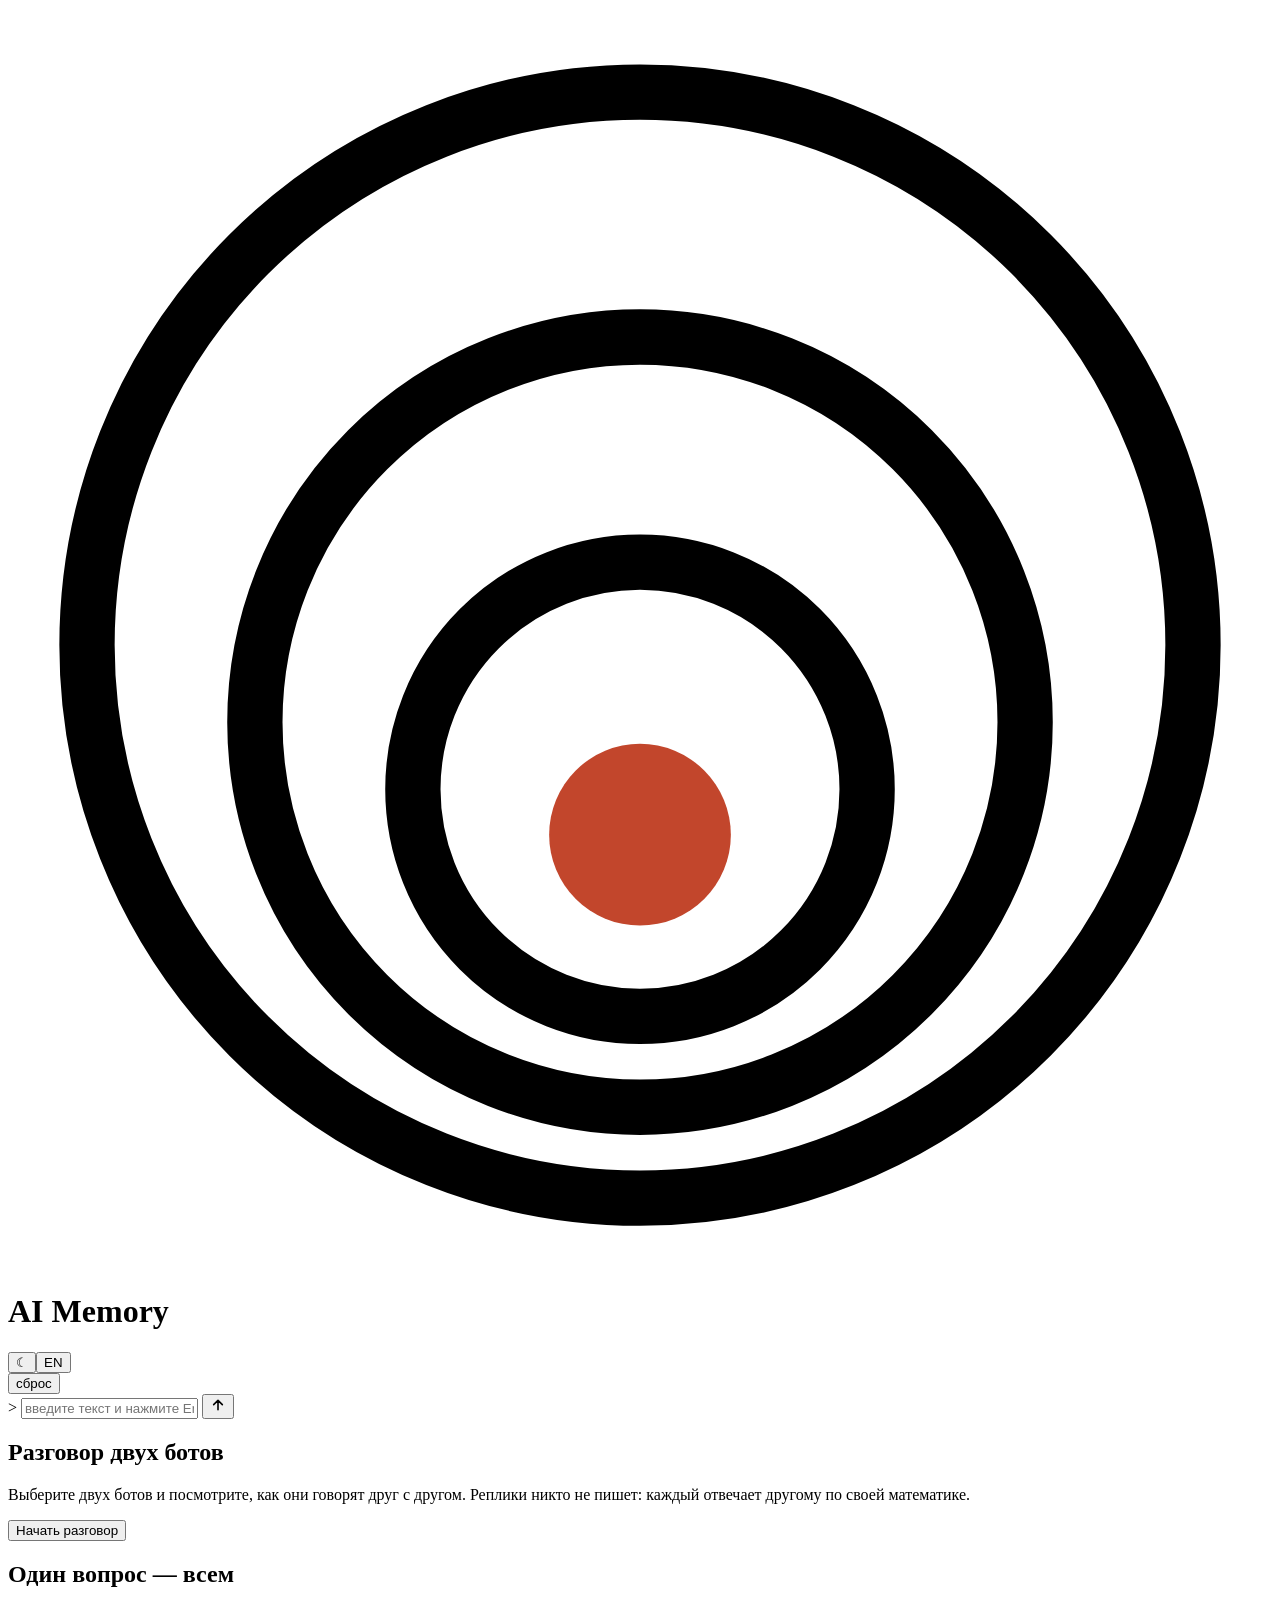
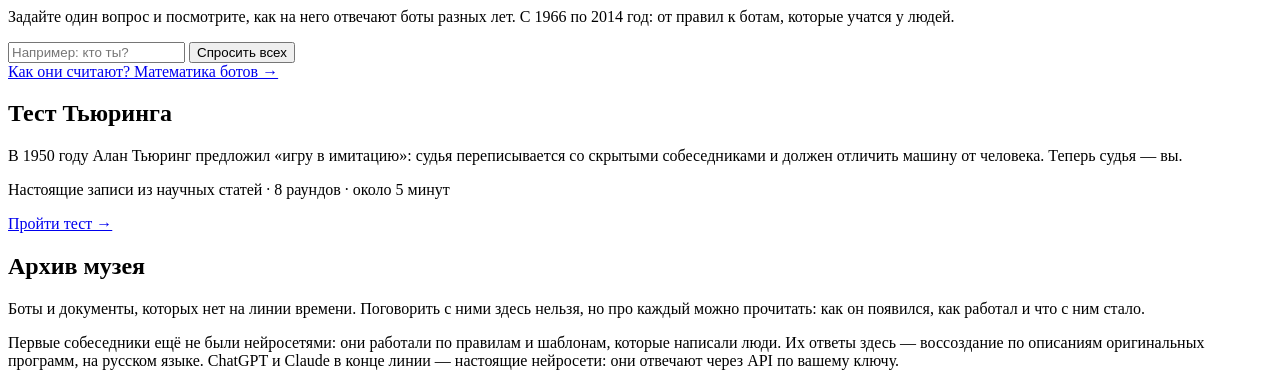
==== index.html @ 91e9d136 "CSP и referrer-policy на всех страницах: чужие скрипты и запросы браузер не выполнит Co-Authored-By:" ====
<!doctype html>
<html lang="ru">
<head>
  <meta charset="utf-8">
  <meta name="viewport" content="width=device-width, initial-scale=1">
  <meta http-equiv="Content-Security-Policy" content="default-src 'self'; script-src 'self' 'sha256-2xfik1AjApnidtZicWJPVfL6fdvAz65zOWcOT8AOR+E=' https://cdn.jsdelivr.net; style-src 'self' 'unsafe-inline' https://fonts.googleapis.com; font-src https://fonts.gstatic.com; img-src 'self' data: https://upload.wikimedia.org; connect-src 'self' https://api.anthropic.com https://api.openai.com https://api.open-meteo.com https://geocoding-api.open-meteo.com https://cdn.jsdelivr.net; object-src 'none'; base-uri 'self'; form-action 'self'">
  <meta name="referrer" content="strict-origin-when-cross-origin">
  <title>AI Memory</title>
  <link rel="preconnect" href="https://fonts.googleapis.com">
  <link href="https://fonts.googleapis.com/css2?family=Manrope:wght@400;500;700;800&family=PT+Mono&family=PT+Serif:wght@400;700&family=IBM+Plex+Sans:wght@400;500;600&display=swap" rel="stylesheet">
  <link rel="icon" href="icon.svg" type="image/svg+xml">
  <link rel="apple-touch-icon" href="apple-touch-icon.png">
  <script>try{if(localStorage.getItem('museum-theme')==='dark')document.documentElement.dataset.theme='dark'}catch(e){}try{if(!sessionStorage.getItem('museum-logo')){sessionStorage.setItem('museum-logo','1');document.documentElement.classList.add('logo-spin')}}catch(e){}</script>
  <link rel="stylesheet" href="style.css?v=159">
</head>
<body>
  <header class="top" id="top">
    <div class="brand">
      <h1><svg class="logo" viewBox="0 0 64 64" fill="none" stroke="currentColor" stroke-width="2.8" aria-hidden="true"><circle cx="32" cy="31.6" r="28"/><circle cx="32" cy="35.5" r="19.5"/><circle cx="32" cy="38.9" r="11.5"/><circle cx="32" cy="41.2" r="4.6" fill="#c2462c" stroke="none"/></svg>AI Memory</h1>
      <button type="button" class="lang theme-btn" id="themeBtn">☾</button><button type="button" class="lang" id="langBtn">EN</button>
    </div>
    <nav class="timeline" aria-label="Линия времени" data-en-label="Timeline">
      <div class="track" id="track"></div>
    </nav>
  </header>

  <main class="exhibit">
    <article class="card" id="card"></article>

    <section class="chat" aria-label="Разговор" data-en-label="Chat">
      <div class="chat-head" id="chatHead"></div>
      <div class="term" id="term">
        <div class="term-bar">
          <span class="lights"><i></i><i></i><i></i></span>
          <span class="term-title" id="chatTitle"></span>
          <span class="chat-tools">
            <button type="button" class="tool" id="micBtn" hidden data-en="mic">микрофон</button>
            <button type="button" class="tool" id="keyBtn" hidden data-en="key">ключ</button>
            <button type="button" class="tool" id="voiceBtn" hidden data-en="sound">звук</button>
            <button type="button" class="tool" id="resetBtn" data-en="reset">сброс</button>
          </span>
        </div>
        <form class="keybar" id="keybar" autocomplete="off" hidden>
          <input id="keyInput" type="password" autocomplete="off" spellcheck="false" aria-label="Ключ API" data-en-label="API key">
          <button type="submit" class="tool" data-en="save">сохранить</button>
          <button type="button" class="tool" id="keyDel" data-en="delete">удалить</button>
        </form>
        <div class="meters" id="meters"></div>
        <div class="screen" id="screen">
          <div id="log" aria-live="polite"></div>
          <div class="chips" id="chips"></div>
          <form class="composer" id="form" autocomplete="off">
            <span class="prompt">&gt;</span>
            <input id="input" type="text" maxlength="300" spellcheck="false" placeholder="введите текст и нажмите Enter" aria-label="Ваше сообщение" data-en-label="Your message">
            <button type="submit" class="send" aria-label="Отправить" data-en-label="Send"><svg width="16" height="16" viewBox="0 0 24 24" fill="none" stroke="currentColor" stroke-width="2.4" stroke-linecap="round" stroke-linejoin="round" aria-hidden="true"><path d="M12 19V5M5.5 11.5 12 5l6.5 6.5"/></svg></button>
          </form>
        </div>
      </div>
      <div class="term-info" id="termInfo"></div>
    </section>
  </main>

  <section class="play" id="duel">
    <h2 data-en="Two bots talk">Разговор двух ботов</h2>
    <p class="compare-intro" data-en="Pick two bots and watch them talk to each other. Nobody writes their lines: each one answers the other with its own maths.">Выберите двух ботов и посмотрите, как они говорят друг с другом. Реплики никто не пишет: каждый отвечает другому по своей математике.</p>
    <div class="duel-pick" id="duelPick"></div>
    <div class="duel-stage">
      <div class="duel-side" id="duelA"></div>
      <div class="duel-log" id="duelLog"></div>
      <div class="duel-side" id="duelB"></div>
    </div>
    <div class="duel-foot"><button type="button" id="duelGo" data-en="Start the conversation">Начать разговор</button></div>
  </section>

  <section class="compare" id="compare">
    <h2 data-en="One question for everyone">Один вопрос — всем</h2>
    <p class="compare-intro" data-en="Ask one question and see how bots from different years answer it. From 1966 to 2014: from rules to bots that learn from people.">Задайте один вопрос и посмотрите, как на него отвечают боты разных лет. С 1966 по 2014 год: от правил к ботам, которые учатся у людей.</p>
    <form class="compare-form" id="compareForm" autocomplete="off">
      <input id="compareInput" type="text" maxlength="200" placeholder="Например: кто ты?" aria-label="Вопрос для всех ботов" data-en-label="A question for all bots">
      <button type="submit" data-en="Ask everyone">Спросить всех</button>
    </form>
    <div class="compare-tries" id="compareTries"></div>
    <div class="compare-grid" id="compareGrid"></div>
    <a class="mathlink" href="math.html" data-en="How do they count? The maths of bots →">Как они считают? Математика ботов →</a>
  </section>

  <section class="play" id="turing">
    <h2 data-en="Turing test">Тест Тьюринга</h2>
    <p class="compare-intro" data-en="In 1950 Alan Turing proposed the “imitation game”: a judge chats with hidden partners and has to tell the machine from the human. Now you are the judge.">В 1950 году Алан Тьюринг предложил «игру в имитацию»: судья переписывается со скрытыми собеседниками и должен отличить машину от человека. Теперь судья — вы.</p>
    <p class="tt-facts" data-en="Real transcripts from scientific papers · 8 rounds · about 5 minutes">Настоящие записи из научных статей · 8 раундов · около 5 минут</p>
    <a class="mathlink" href="turing.html#start" data-en="Take the test →">Пройти тест →</a>
  </section>

  <section class="shelf" id="vitrina">
    <h2 data-en="Museum archive">Архив музея</h2>
    <p class="shelf-intro" data-en="Bots and documents that are not on the timeline. You cannot talk to them here, but you can read about each one: how it appeared, how it worked and what became of it.">Боты и документы, которых нет на линии времени. Поговорить с ними здесь нельзя, но про каждый можно прочитать: как он появился, как работал и что с ним стало.</p>
    <div class="shelf-list" id="asideList"></div>
  </section>

  <footer class="note" data-en="The first talkers were not neural networks yet: they worked by rules and patterns written by people. Most of their answers here are recreated from descriptions of the original programs; ELIZA runs her original 1965 script. ChatGPT and Claude at the end of the line are real neural networks: they answer through the API with your key.">
    Первые собеседники ещё не были нейросетями: они работали по правилам и шаблонам, которые написали люди.
    Их ответы здесь — воссоздание по описаниям оригинальных программ, на русском языке.
    ChatGPT и Claude в конце линии — настоящие нейросети: они отвечают через API по вашему ключу.
  </footer>

  <script src="bots/util.js?v=159"></script>
  <script src="bots/eliza.js?v=159"></script>
  <script src="bots/parry.js?v=159"></script>
  <script src="bots/racter.js?v=159"></script>
  <script src="bots/jabberwacky.js?v=159"></script>
  <script src="bots/sbaitso.js?v=159"></script>
  <script src="bots/alice.js?v=159"></script>
  <script src="bots/smarterchild.js?v=159"></script>
  <script src="bots/cleverbot.js?v=159"></script>
  <script src="bots/siri.js?v=159"></script>
  <script src="bots/megahal.js?v=159"></script>
  <script src="bots/eugene.js?v=159"></script>
  <script src="bots/chatgpt.js?v=159"></script>
  <script src="bots/claude.js?v=159"></script>
  <script src="stories/eliza.js?v=159"></script>
  <script src="stories/alisa.js?v=159"></script>
  <script src="stories/bard.js?v=159"></script>
  <script src="stories/chatgpt.js?v=159"></script>
  <script src="stories/claude.js?v=159"></script>
  <script src="stories/deepseek.js?v=159"></script>
  <script src="stories/cleverbot.js?v=159"></script>
  <script src="stories/eugene.js?v=159"></script>
  <script src="stories/siri.js?v=159"></script>
  <script src="stories/smarterchild.js?v=159"></script>
  <script src="stories/tay.js?v=159"></script>
  <script src="stories/alice.js?v=159"></script>
  <script src="stories/jabberwacky.js?v=159"></script>
  <script src="stories/parry.js?v=159"></script>
  <script src="stories/racter.js?v=159"></script>
  <script src="stories/sbaitso.js?v=159"></script>
  <script src="stories/shrdlu.js?v=159"></script>
  <script src="stories/eliza-parry.js?v=159"></script>
  <script src="stories/alexa.js?v=159"></script>
  <script src="stories/gigachat.js?v=159"></script>
  <script src="stories/en/eliza.js?v=159"></script>
  <script src="stories/en/parry.js?v=159"></script>
  <script src="stories/en/racter.js?v=159"></script>
  <script src="stories/en/jabberwacky.js?v=159"></script>
  <script src="stories/en/sbaitso.js?v=159"></script>
  <script src="stories/en/alice.js?v=159"></script>
  <script src="stories/en/smarterchild.js?v=159"></script>
  <script src="stories/en/cleverbot.js?v=159"></script>
  <script src="stories/en/siri.js?v=159"></script>
  <script src="stories/en/eugene.js?v=159"></script>
  <script src="stories/en/tay.js?v=159"></script>
  <script src="stories/en/alisa.js?v=159"></script>
  <script src="stories/en/chatgpt.js?v=159"></script>
  <script src="stories/en/claude.js?v=159"></script>
  <script src="stories/en/bard.js?v=159"></script>
  <script src="stories/en/deepseek.js?v=159"></script>
  <script src="stories/en/shrdlu.js?v=159"></script>
  <script src="stories/en/eliza-parry.js?v=159"></script>
  <script src="stories/en/alexa.js?v=159"></script>
  <script src="stories/en/gigachat.js?v=159"></script>
  <script src="bots/archive.js?v=159"></script>
  <script src="app.js?v=159"></script>
  <script src="compare.js?v=159"></script>
  <script src="play.js?v=159"></script>
  <script src="theme.js?v=159"></script>
</body>
</html>
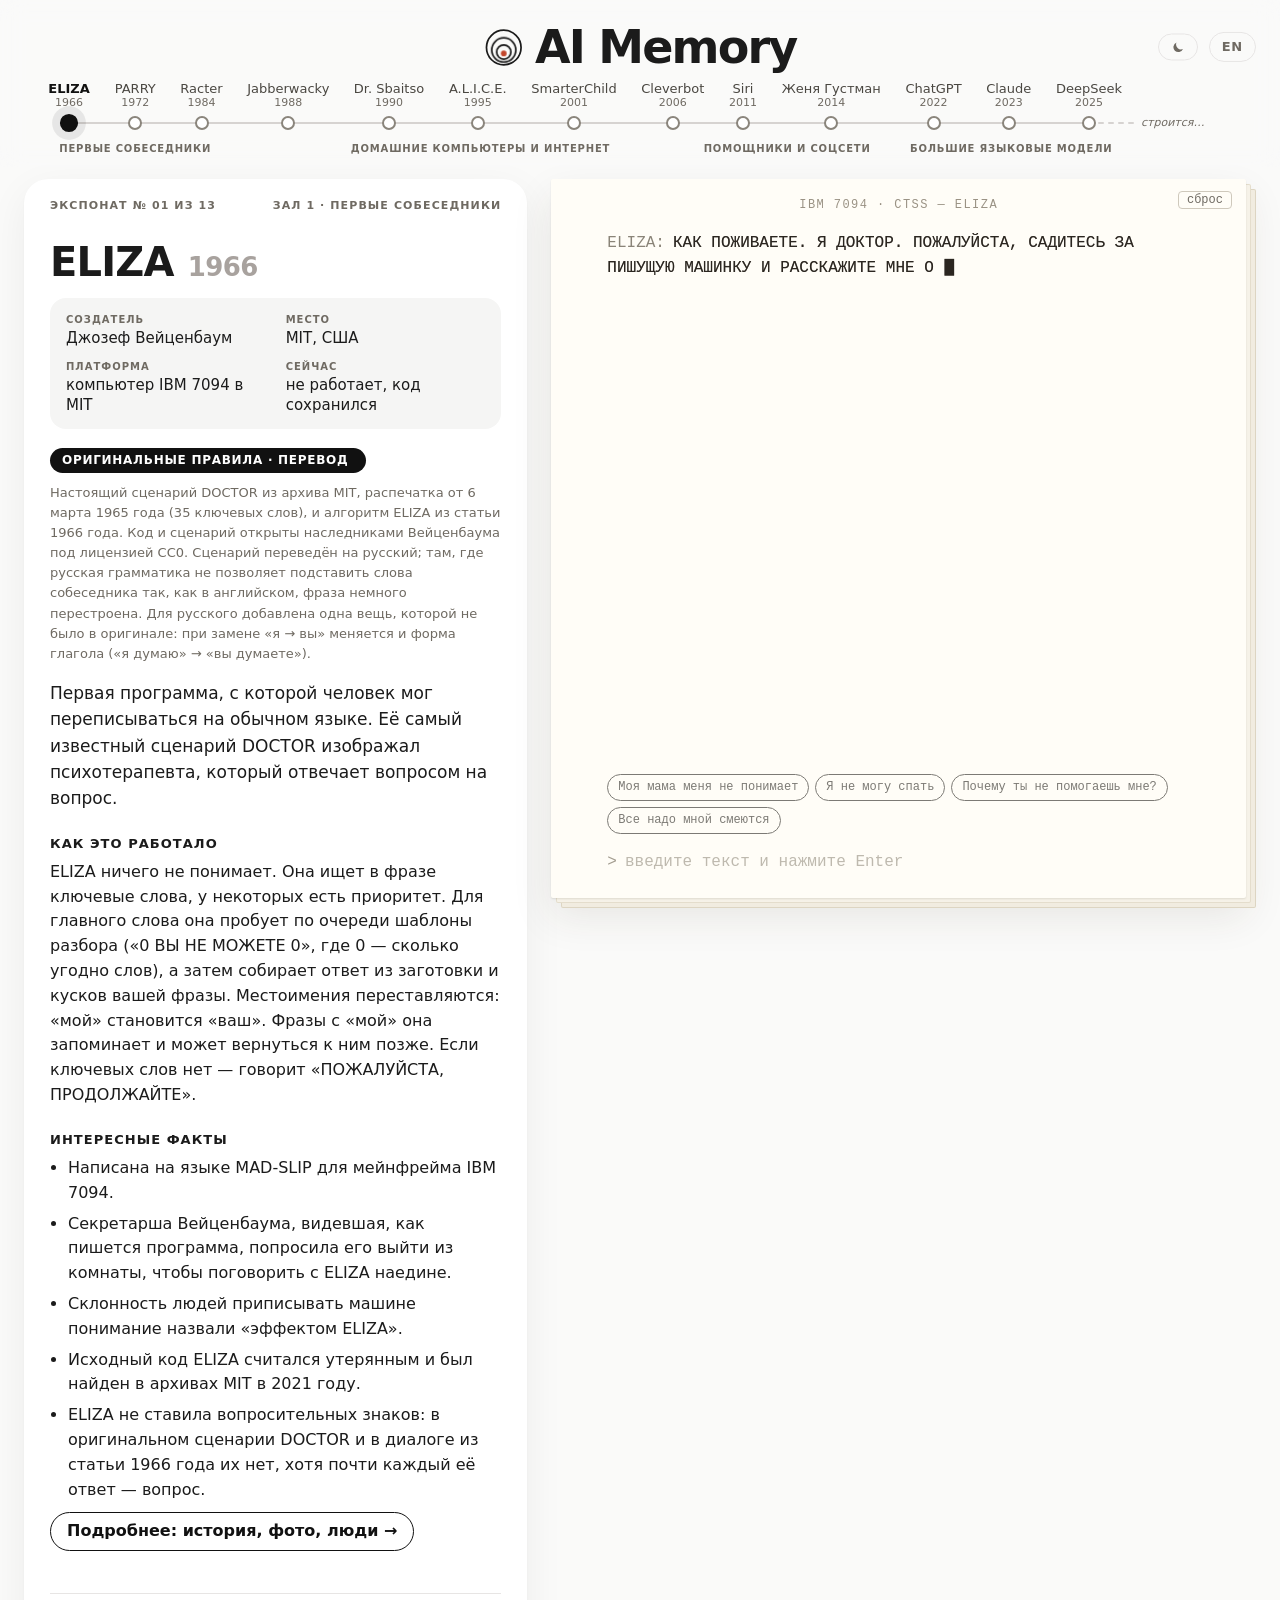
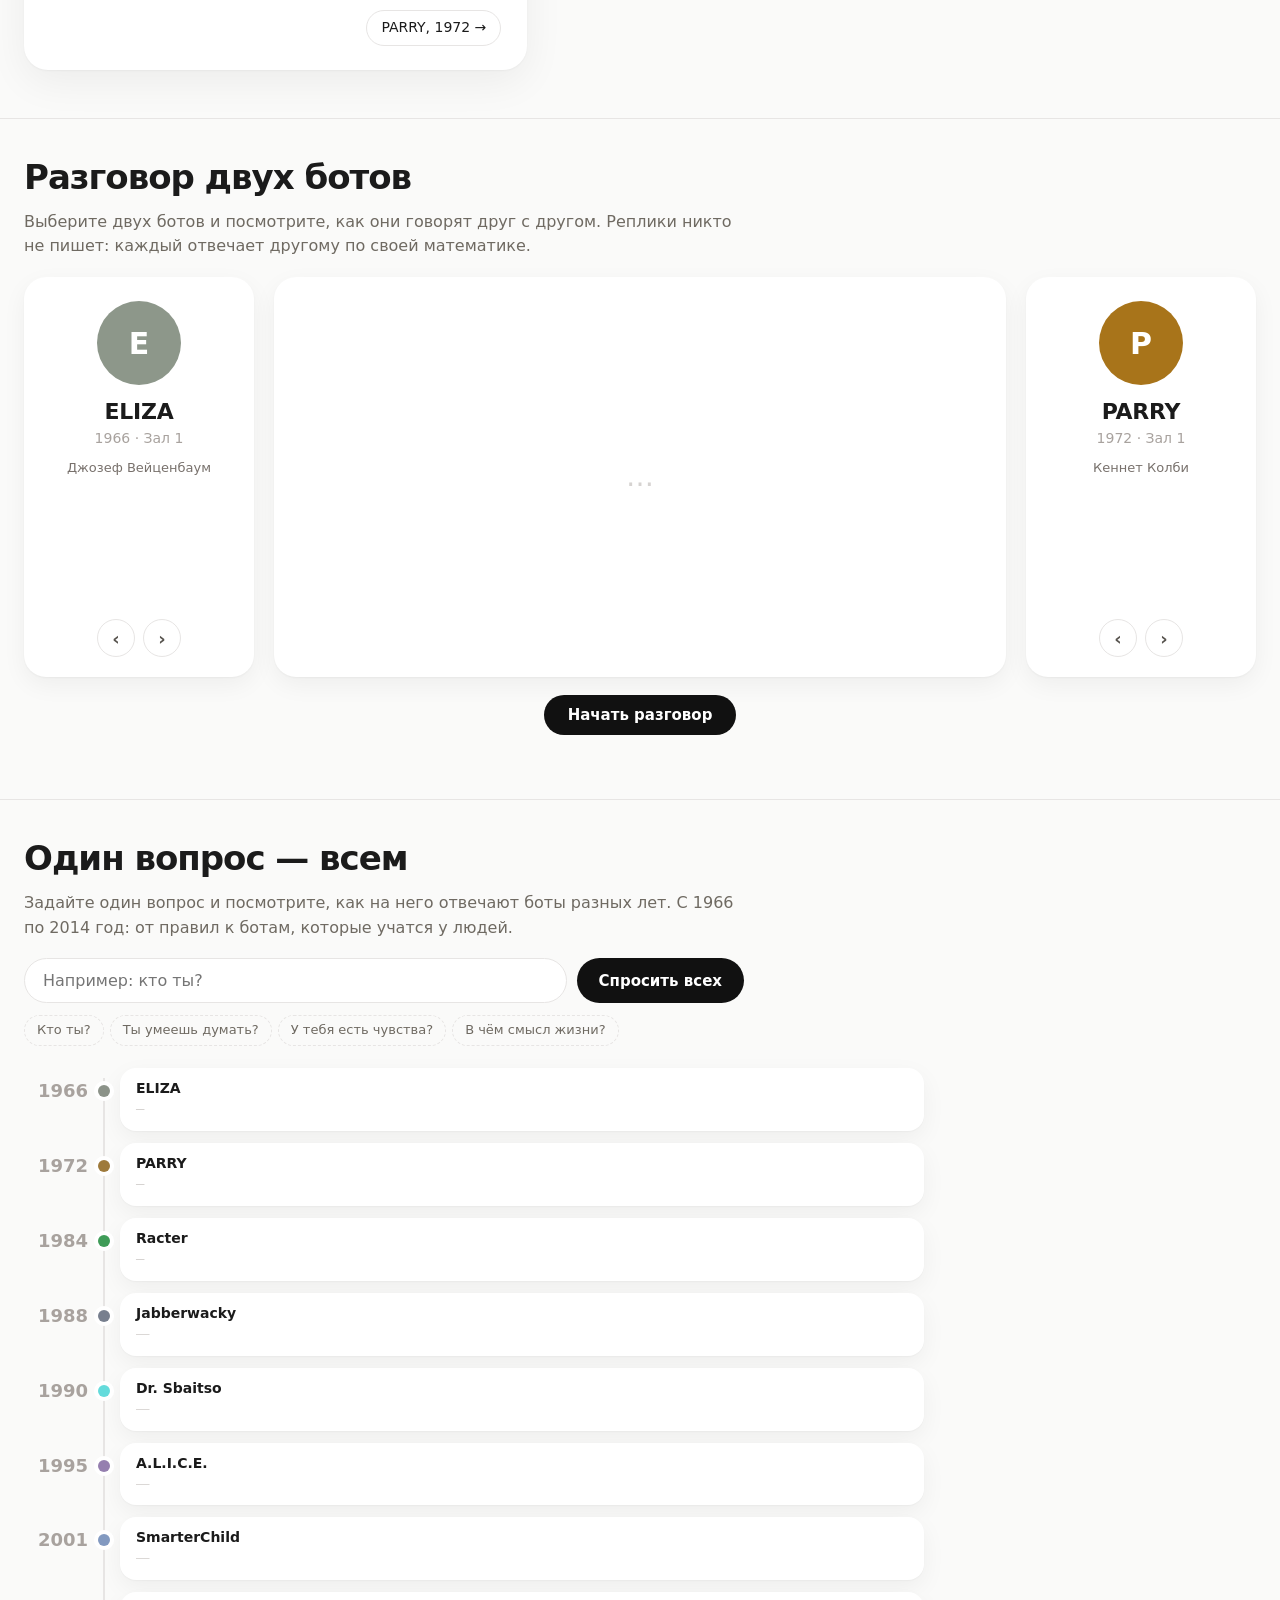
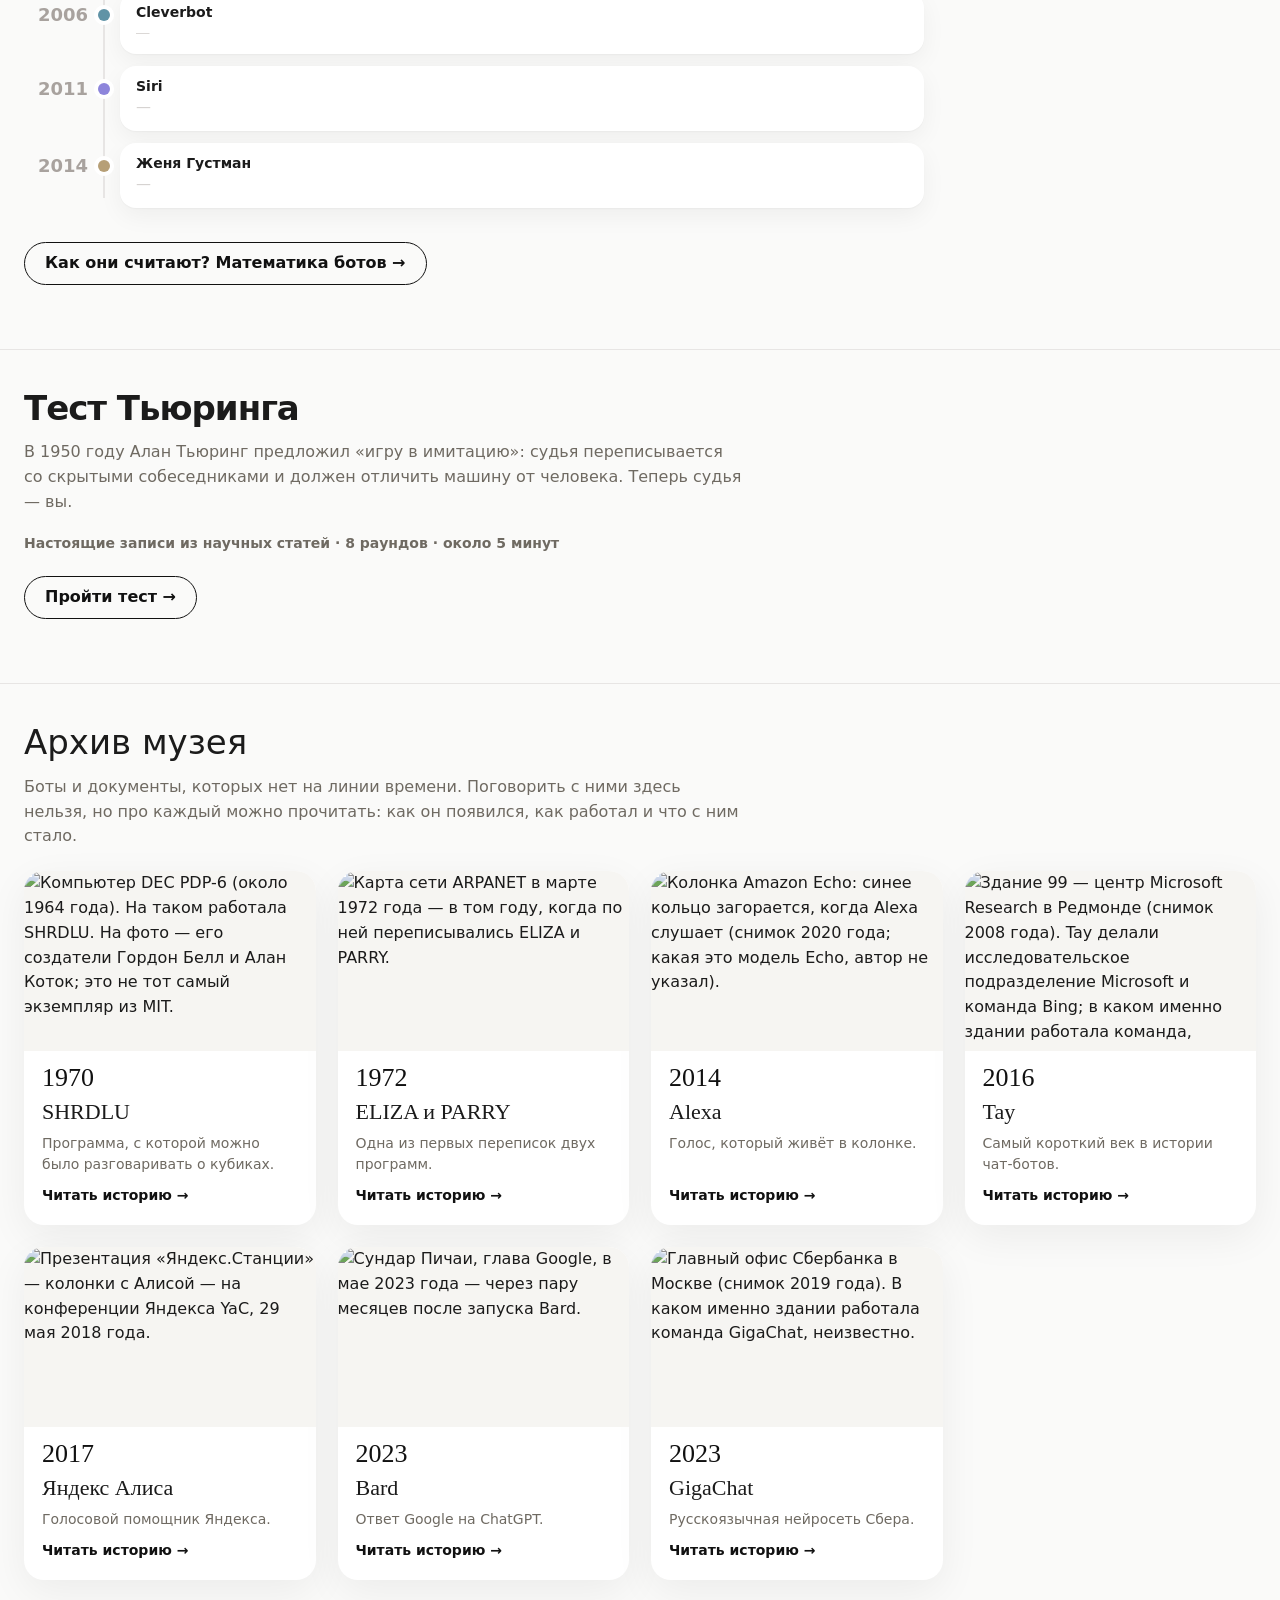
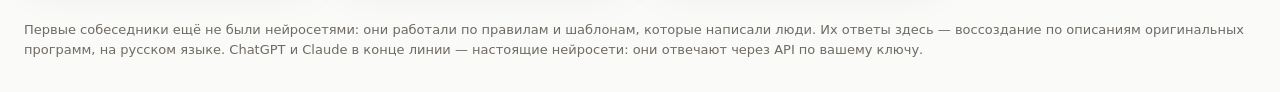
==== commit 1432b61f: "AI Memory: исходное состояние перед проверкой Co-Authored-By: Claude Opus 5.5 <noreply@anthropic.com" ====
--- a/index.html
+++ b/index.html
@@ -3,15 +3,13 @@
 <head>
   <meta charset="utf-8">
   <meta name="viewport" content="width=device-width, initial-scale=1">
-  <meta http-equiv="Content-Security-Policy" content="default-src 'self'; script-src 'self' 'sha256-2xfik1AjApnidtZicWJPVfL6fdvAz65zOWcOT8AOR+E=' https://cdn.jsdelivr.net; style-src 'self' 'unsafe-inline' https://fonts.googleapis.com; font-src https://fonts.gstatic.com; img-src 'self' data: https://upload.wikimedia.org; connect-src 'self' https://api.anthropic.com https://api.openai.com https://api.open-meteo.com https://geocoding-api.open-meteo.com https://cdn.jsdelivr.net; object-src 'none'; base-uri 'self'; form-action 'self'">
-  <meta name="referrer" content="strict-origin-when-cross-origin">
   <title>AI Memory</title>
   <link rel="preconnect" href="https://fonts.googleapis.com">
   <link href="https://fonts.googleapis.com/css2?family=Manrope:wght@400;500;700;800&family=PT+Mono&family=PT+Serif:wght@400;700&family=IBM+Plex+Sans:wght@400;500;600&display=swap" rel="stylesheet">
   <link rel="icon" href="icon.svg" type="image/svg+xml">
   <link rel="apple-touch-icon" href="apple-touch-icon.png">
   <script>try{if(localStorage.getItem('museum-theme')==='dark')document.documentElement.dataset.theme='dark'}catch(e){}try{if(!sessionStorage.getItem('museum-logo')){sessionStorage.setItem('museum-logo','1');document.documentElement.classList.add('logo-spin')}}catch(e){}</script>
-  <link rel="stylesheet" href="style.css?v=159">
+  <link rel="stylesheet" href="style.css?v=158">
 </head>
 <body>
   <header class="top" id="top">
@@ -103,64 +101,64 @@
     ChatGPT и Claude в конце линии — настоящие нейросети: они отвечают через API по вашему ключу.
   </footer>
 
-  <script src="bots/util.js?v=159"></script>
-  <script src="bots/eliza.js?v=159"></script>
-  <script src="bots/parry.js?v=159"></script>
-  <script src="bots/racter.js?v=159"></script>
-  <script src="bots/jabberwacky.js?v=159"></script>
-  <script src="bots/sbaitso.js?v=159"></script>
-  <script src="bots/alice.js?v=159"></script>
-  <script src="bots/smarterchild.js?v=159"></script>
-  <script src="bots/cleverbot.js?v=159"></script>
-  <script src="bots/siri.js?v=159"></script>
-  <script src="bots/megahal.js?v=159"></script>
-  <script src="bots/eugene.js?v=159"></script>
-  <script src="bots/chatgpt.js?v=159"></script>
-  <script src="bots/claude.js?v=159"></script>
-  <script src="stories/eliza.js?v=159"></script>
-  <script src="stories/alisa.js?v=159"></script>
-  <script src="stories/bard.js?v=159"></script>
-  <script src="stories/chatgpt.js?v=159"></script>
-  <script src="stories/claude.js?v=159"></script>
-  <script src="stories/deepseek.js?v=159"></script>
-  <script src="stories/cleverbot.js?v=159"></script>
-  <script src="stories/eugene.js?v=159"></script>
-  <script src="stories/siri.js?v=159"></script>
-  <script src="stories/smarterchild.js?v=159"></script>
-  <script src="stories/tay.js?v=159"></script>
-  <script src="stories/alice.js?v=159"></script>
-  <script src="stories/jabberwacky.js?v=159"></script>
-  <script src="stories/parry.js?v=159"></script>
-  <script src="stories/racter.js?v=159"></script>
-  <script src="stories/sbaitso.js?v=159"></script>
-  <script src="stories/shrdlu.js?v=159"></script>
-  <script src="stories/eliza-parry.js?v=159"></script>
-  <script src="stories/alexa.js?v=159"></script>
-  <script src="stories/gigachat.js?v=159"></script>
-  <script src="stories/en/eliza.js?v=159"></script>
-  <script src="stories/en/parry.js?v=159"></script>
-  <script src="stories/en/racter.js?v=159"></script>
-  <script src="stories/en/jabberwacky.js?v=159"></script>
-  <script src="stories/en/sbaitso.js?v=159"></script>
-  <script src="stories/en/alice.js?v=159"></script>
-  <script src="stories/en/smarterchild.js?v=159"></script>
-  <script src="stories/en/cleverbot.js?v=159"></script>
-  <script src="stories/en/siri.js?v=159"></script>
-  <script src="stories/en/eugene.js?v=159"></script>
-  <script src="stories/en/tay.js?v=159"></script>
-  <script src="stories/en/alisa.js?v=159"></script>
-  <script src="stories/en/chatgpt.js?v=159"></script>
-  <script src="stories/en/claude.js?v=159"></script>
-  <script src="stories/en/bard.js?v=159"></script>
-  <script src="stories/en/deepseek.js?v=159"></script>
-  <script src="stories/en/shrdlu.js?v=159"></script>
-  <script src="stories/en/eliza-parry.js?v=159"></script>
-  <script src="stories/en/alexa.js?v=159"></script>
-  <script src="stories/en/gigachat.js?v=159"></script>
-  <script src="bots/archive.js?v=159"></script>
-  <script src="app.js?v=159"></script>
-  <script src="compare.js?v=159"></script>
-  <script src="play.js?v=159"></script>
-  <script src="theme.js?v=159"></script>
+  <script src="bots/util.js?v=158"></script>
+  <script src="bots/eliza.js?v=158"></script>
+  <script src="bots/parry.js?v=158"></script>
+  <script src="bots/racter.js?v=158"></script>
+  <script src="bots/jabberwacky.js?v=158"></script>
+  <script src="bots/sbaitso.js?v=158"></script>
+  <script src="bots/alice.js?v=158"></script>
+  <script src="bots/smarterchild.js?v=158"></script>
+  <script src="bots/cleverbot.js?v=158"></script>
+  <script src="bots/siri.js?v=158"></script>
+  <script src="bots/megahal.js?v=158"></script>
+  <script src="bots/eugene.js?v=158"></script>
+  <script src="bots/chatgpt.js?v=158"></script>
+  <script src="bots/claude.js?v=158"></script>
+  <script src="stories/eliza.js?v=158"></script>
+  <script src="stories/alisa.js?v=158"></script>
+  <script src="stories/bard.js?v=158"></script>
+  <script src="stories/chatgpt.js?v=158"></script>
+  <script src="stories/claude.js?v=158"></script>
+  <script src="stories/deepseek.js?v=158"></script>
+  <script src="stories/cleverbot.js?v=158"></script>
+  <script src="stories/eugene.js?v=158"></script>
+  <script src="stories/siri.js?v=158"></script>
+  <script src="stories/smarterchild.js?v=158"></script>
+  <script src="stories/tay.js?v=158"></script>
+  <script src="stories/alice.js?v=158"></script>
+  <script src="stories/jabberwacky.js?v=158"></script>
+  <script src="stories/parry.js?v=158"></script>
+  <script src="stories/racter.js?v=158"></script>
+  <script src="stories/sbaitso.js?v=158"></script>
+  <script src="stories/shrdlu.js?v=158"></script>
+  <script src="stories/eliza-parry.js?v=158"></script>
+  <script src="stories/alexa.js?v=158"></script>
+  <script src="stories/gigachat.js?v=158"></script>
+  <script src="stories/en/eliza.js?v=158"></script>
+  <script src="stories/en/parry.js?v=158"></script>
+  <script src="stories/en/racter.js?v=158"></script>
+  <script src="stories/en/jabberwacky.js?v=158"></script>
+  <script src="stories/en/sbaitso.js?v=158"></script>
+  <script src="stories/en/alice.js?v=158"></script>
+  <script src="stories/en/smarterchild.js?v=158"></script>
+  <script src="stories/en/cleverbot.js?v=158"></script>
+  <script src="stories/en/siri.js?v=158"></script>
+  <script src="stories/en/eugene.js?v=158"></script>
+  <script src="stories/en/tay.js?v=158"></script>
+  <script src="stories/en/alisa.js?v=158"></script>
+  <script src="stories/en/chatgpt.js?v=158"></script>
+  <script src="stories/en/claude.js?v=158"></script>
+  <script src="stories/en/bard.js?v=158"></script>
+  <script src="stories/en/deepseek.js?v=158"></script>
+  <script src="stories/en/shrdlu.js?v=158"></script>
+  <script src="stories/en/eliza-parry.js?v=158"></script>
+  <script src="stories/en/alexa.js?v=158"></script>
+  <script src="stories/en/gigachat.js?v=158"></script>
+  <script src="bots/archive.js?v=158"></script>
+  <script src="app.js?v=158"></script>
+  <script src="compare.js?v=158"></script>
+  <script src="play.js?v=158"></script>
+  <script src="theme.js?v=158"></script>
 </body>
 </html>
--- a/style.css
+++ b/style.css
@@ -0,0 +1,1147 @@
+:root {
+  --bg: #ffffff;
+  --band: #f7f5f0;
+  --panel: #ffffff;
+  --line: #e2ddd3;
+  --text: #1b1b1b;
+  --muted: #6f6a62;
+  --accent: #d6333b;
+  --serif: 'PT Serif', Georgia, serif;
+  --sans: 'IBM Plex Sans', system-ui, -apple-system, sans-serif;
+  --pixel: 'PT Mono', 'Courier New', monospace;
+}
+
+* { box-sizing: border-box; }
+
+html, body { margin: 0; }
+
+body {
+  background: var(--bg);
+  color: var(--text);
+  font-family: var(--sans);
+  font-size: 16px;
+  line-height: 1.55;
+  overflow-x: hidden;
+}
+
+button { font: inherit; cursor: pointer; }
+
+.top {
+  position: sticky;
+  top: 0;
+  z-index: 5;
+  background: var(--band);
+  border-bottom: 1px solid var(--line);
+  padding: 22px 24px 10px;
+}
+
+.brand { text-align: center; }
+
+.brand h1 {
+  font-family: var(--serif);
+  font-weight: 400;
+  font-size: 46px;
+  line-height: 1.1;
+  margin: 0;
+  color: var(--text);
+}
+
+
+.timeline {
+  overflow-x: auto;
+  margin-top: 4px;
+  padding: 0 24px;
+  scrollbar-width: thin;
+}
+
+.track { position: relative; }
+
+.rails { position: absolute; inset: 0; width: 100%; height: 100%; overflow: visible; }
+.rails path { fill: none; stroke: var(--accent); stroke-width: 2; stroke-linecap: round; stroke-linejoin: round; }
+
+.mark {
+  position: absolute;
+  width: 0;
+  height: 0;
+  background: none;
+  border: 0;
+  padding: 0;
+  color: var(--text);
+}
+
+.mark .dot {
+  position: absolute;
+  left: -7px;
+  top: -7px;
+  width: 14px;
+  height: 14px;
+  border-radius: 50%;
+  background: #fff;
+  border: 2px solid #8a857c;
+  transition: transform 0.15s, background 0.15s;
+}
+
+.mark.swap .dot { left: -9px; top: -9px; width: 18px; height: 18px; background: #fff; border: 2px solid var(--accent); box-shadow: 0 0 0 3px #fff, 0 0 0 4px var(--accent); }
+
+.mark .lbl {
+  position: absolute;
+  bottom: 13px;
+  left: 0;
+  transform: translateX(-50%);
+  white-space: nowrap;
+  text-align: center;
+  display: flex;
+  flex-direction: column;
+  line-height: 1.2;
+}
+
+.mark.below .lbl { bottom: auto; top: 13px; }
+
+.mark .lbl b { font-family: var(--serif); font-size: 13px; font-weight: 400; color: #4a4741; }
+.mark .lbl i { font-style: normal; font-size: 11px; color: var(--muted); }
+
+.mark:hover .dot { transform: scale(1.25); }
+.mark.active .dot { background: var(--accent); border-color: var(--accent); transform: scale(1.3); box-shadow: 0 0 0 6px rgba(214, 51, 59, 0.14); }
+.mark.swap.active .dot { box-shadow: 0 0 0 3px #fff, 0 0 0 4px var(--accent), 0 0 0 9px rgba(214, 51, 59, 0.14); }
+.mark.active .lbl b { color: var(--accent); }
+
+.era { position: absolute; transform: translateX(-50%); white-space: nowrap; font-size: 10px; font-weight: 600; letter-spacing: 0.08em; text-transform: uppercase; color: var(--muted); }
+.track .soon { position: absolute; transform: translateY(-50%); font-size: 11px; font-style: italic; color: var(--muted); white-space: nowrap; }
+
+
+.exhibit {
+  display: grid;
+  grid-template-columns: minmax(0, 5fr) minmax(0, 7fr);
+  gap: 24px;
+  padding: 12px 24px 24px;
+  max-width: 1400px;
+  margin: 0 auto;
+}
+
+.card {
+  background: var(--panel);
+  border: 1px solid var(--line);
+  border-radius: 2px;
+  padding: 24px 26px;
+  box-shadow: 0 1px 3px rgba(0, 0, 0, 0.05);
+  align-self: start;
+}
+
+.card .year { font-family: var(--serif); font-size: 52px; line-height: 1; color: var(--accent); }
+.card h2 { font-family: var(--serif); font-weight: 400; font-size: 32px; margin: 6px 0 2px; padding-bottom: 4px; border-bottom: 1px solid var(--accent); }
+.card .who { color: var(--muted); font-size: 14px; margin-bottom: 14px; }
+.card .origin {
+  display: inline-block;
+  font-size: 12px;
+  font-weight: 600;
+  letter-spacing: 0.06em;
+  text-transform: uppercase;
+  padding: 3px 18px 3px 12px;
+  margin-bottom: 10px;
+  color: #fff;
+  background: var(--accent);
+  clip-path: polygon(0 0, calc(100% - 9px) 0, 100% 50%, calc(100% - 9px) 100%, 0 100%);
+}
+
+.card .source { color: var(--muted); font-size: 13px; margin: 0 0 16px; }
+
+.card .lead { font-size: 17px; }
+.card h3 { font-size: 13px; text-transform: uppercase; letter-spacing: 0.08em; color: var(--text); margin: 22px 0 6px; }
+.card p { margin: 0; }
+.card ul { margin: 0; padding-left: 18px; }
+.card li { margin: 6px 0; }
+
+.card .nav {
+  display: flex;
+  justify-content: space-between;
+  gap: 12px;
+  margin-top: 24px;
+  border-top: 1px solid var(--line);
+  padding-top: 16px;
+}
+
+.card .nav button {
+  background: none;
+  border: 1px solid var(--line);
+  color: var(--text);
+  border-radius: 999px;
+  padding: 6px 14px;
+  font-size: 14px;
+}
+
+.card .nav button:hover { border-color: var(--accent); color: var(--accent); }
+.card .soon-next { color: var(--muted); font-size: 13px; align-self: center; }
+
+.chat {
+  display: flex;
+  flex-direction: column;
+  height: calc(100vh - var(--top, 180px) - 14px);
+  height: calc(100dvh - var(--top, 180px) - 14px);
+  min-height: 560px;
+  position: sticky;
+  top: var(--top, 180px);
+}
+
+.term {
+  --scr: #050505;
+  --fg: #e8e8e8;
+  --dim: #8a8a8a;
+  --glow: rgba(255, 255, 255, 0.25);
+  flex: 1;
+  min-height: 0;
+  display: flex;
+  flex-direction: column;
+  background: var(--scr);
+  color: var(--fg);
+  font-family: var(--pixel);
+  border: 1px solid #000;
+  border-radius: 12px;
+  overflow: hidden;
+  box-shadow: 0 0 0 6px #e8e4dc, 0 0 0 7px #d3cdc2, 0 14px 34px rgba(0, 0, 0, 0.16);
+  position: relative;
+}
+
+.term::after {
+  content: '';
+  position: absolute;
+  inset: 34px 0 0;
+  pointer-events: none;
+  background:
+    repeating-linear-gradient(0deg, rgba(0, 0, 0, 0.28) 0 1px, transparent 1px 3px),
+    radial-gradient(ellipse at center, transparent 60%, rgba(0, 0, 0, 0.45) 100%);
+}
+
+.term-bar {
+  display: flex;
+  align-items: center;
+  gap: 12px;
+  height: 34px;
+  padding: 0 12px;
+  background: #2a2c33;
+  color: #b9b6ad;
+  font-family: var(--pixel);
+  font-size: 13px;
+  border-bottom: 1px solid #000;
+  flex: none;
+}
+
+.lights { display: flex; gap: 6px; }
+.lights i { width: 11px; height: 11px; border-radius: 50%; background: #ff5f57; }
+.lights i:nth-child(2) { background: #febc2e; }
+.lights i:nth-child(3) { background: #28c840; }
+
+.term-title { flex: 1; text-align: center; overflow: hidden; text-overflow: ellipsis; white-space: nowrap; }
+
+.chat-tools { display: flex; gap: 6px; }
+
+.tool {
+  white-space: nowrap;
+  background: none;
+  border: 1px solid #4a4d57;
+  color: #b9b6ad;
+  border-radius: 4px;
+  padding: 1px 8px;
+  font-family: var(--pixel);
+  font-size: 12px;
+}
+
+.tool:hover { color: #fff; border-color: #888; }
+.tool.on { color: #febc2e; border-color: #febc2e; }
+
+.keybar {
+  flex: none;
+  display: flex;
+  gap: 8px;
+  padding: 8px 12px;
+  background: #1d1f25;
+  border-bottom: 1px solid #000;
+  position: relative;
+  z-index: 2;
+}
+
+.keybar[hidden] { display: none; }
+
+.keybar input {
+  flex: 1;
+  min-width: 0;
+  background: #0b0c0f;
+  border: 1px solid #4a4d57;
+  border-radius: 4px;
+  color: #e8e8e8;
+  padding: 4px 8px;
+  font-family: var(--pixel);
+  font-size: 13px;
+  outline: none;
+}
+
+.keybar input:focus { border-color: #febc2e; }
+
+.meters {
+  flex: none;
+  padding: 8px 18px;
+  font-size: 14px;
+  color: var(--fg);
+  border-bottom: 1px dashed var(--dim);
+  white-space: pre-wrap;
+  text-shadow: 0 0 6px var(--glow);
+}
+
+.meters[hidden] { display: none; }
+
+.screen {
+  flex: 1;
+  overflow-y: auto;
+  padding: 16px 18px 20px;
+  font-size: 17px;
+  line-height: 1.5;
+  text-shadow: 0 0 6px var(--glow);
+  cursor: text;
+  scrollbar-color: var(--dim) transparent;
+}
+
+.msg { margin: 0 0 10px; white-space: pre-wrap; word-wrap: break-word; }
+.msg .who { margin-right: 8px; white-space: nowrap; }
+.msg.bot .who { color: var(--dim); }
+.msg.user { color: var(--dim); }
+.msg.user .who { margin-right: 6px; }
+
+.msg.typing .text::after {
+  content: '█';
+  animation: blink 1s steps(1) infinite;
+  margin-left: 1px;
+}
+
+@keyframes blink { 50% { opacity: 0; } }
+
+.composer {
+  display: flex;
+  align-items: baseline;
+  gap: 8px;
+  margin-top: 6px;
+  padding-top: 10px;
+  border-top: 1px dashed var(--dim);
+}
+
+.composer input::placeholder { color: var(--dim); opacity: 0.7; }
+.composer input:disabled { opacity: 0.5; }
+.prompt { color: var(--fg); }
+
+.composer input {
+  flex: 1;
+  min-width: 0;
+  background: transparent;
+  border: 0;
+  outline: none;
+  padding: 0;
+  color: var(--fg);
+  caret-color: var(--fg);
+  font: inherit;
+  text-shadow: inherit;
+}
+
+.t-eliza { --scr: #0a0b0a; --fg: #e9eee6; --dim: #8d978a; --glow: rgba(220, 255, 220, 0.25); }
+.t-parry { --scr: #0c0904; --fg: #ffb000; --dim: #a8741a; --glow: rgba(255, 176, 0, 0.45); }
+.t-racter { --scr: #020f04; --fg: #39ff6a; --dim: #1fa543; --glow: rgba(57, 255, 106, 0.4); }
+.t-jabber { --scr: #0b0d12; --fg: #c8d3e6; --dim: #6f7b91; --glow: rgba(160, 190, 255, 0.25); }
+.t-sbaitso { --scr: #0000a8; --fg: #ffff55; --dim: #55ffff; --glow: rgba(255, 255, 85, 0.25); }
+.t-alice { --scr: #0b0814; --fg: #e4c8ff; --dim: #9a7bc0; --glow: rgba(210, 160, 255, 0.35); }
+.t-smarter { --scr: #0a1022; --fg: #ffd84a; --dim: #7fa0d8; --glow: rgba(255, 216, 74, 0.3); }
+.t-clever { --scr: #04121a; --fg: #8fe3ff; --dim: #4f97b3; --glow: rgba(143, 227, 255, 0.35); }
+.t-siri { --scr: #06060f; --fg: #e6e8ff; --dim: #8f84ff; --glow: rgba(150, 140, 255, 0.4); }
+.t-eugene { --scr: #0f0e0a; --fg: #f1ead8; --dim: #c9a96e; --glow: rgba(240, 220, 170, 0.25); }
+.t-chatgpt { --scr: #08130f; --fg: #d8f5ea; --dim: #10a37f; --glow: rgba(16, 163, 127, 0.35); }
+.t-claude { --scr: #16120e; --fg: #f3e8d8; --dim: #d97757; --glow: rgba(217, 119, 87, 0.3); }
+.t-sbaitso::after { background: repeating-linear-gradient(0deg, rgba(0, 0, 0, 0.18) 0 1px, transparent 1px 3px); }
+
+.chips { display: flex; flex-wrap: wrap; gap: 6px; margin: 16px 0 0; }
+
+.chip {
+  background: none;
+  border: 1px dashed var(--line);
+  color: var(--muted);
+  border-radius: 999px;
+  padding: 4px 12px;
+  font-size: 13px;
+}
+
+.chip:hover { color: var(--accent); border-color: var(--accent); }
+
+.note {
+  max-width: 1400px;
+  margin: 0 auto;
+  padding: 0 24px 32px;
+  color: var(--muted);
+  font-size: 13px;
+}
+
+@media (max-width: 900px) {
+  .top { position: static; padding: 16px 16px 4px; }
+  .brand h1 { font-size: 30px; }
+  .exhibit { grid-template-columns: 1fr; padding: 8px 16px 16px; gap: 16px; }
+  .chat { position: static; height: 74vh; height: 74dvh; min-height: 460px; order: -1; }
+  .screen { font-size: 15px; padding: 12px 14px 16px; }
+  .term-title { text-align: left; }
+  .card { padding: 20px; }
+  .card .year { font-size: 44px; }
+  .note { padding: 0 16px 24px; }
+}
+
+.t-megahal { --scr: #0d0a06; --fg: #ffcf8a; --dim: #b07a3a; --glow: rgba(255, 190, 110, 0.3); }
+.t-archive { --scr: #101012; --fg: #c9c9cf; --dim: #7a7a84; --glow: rgba(200, 200, 210, 0.15); }
+.msg.sys, .msg.sys .who { color: var(--dim); }
+.card .when { color: var(--muted); font-size: 13px; margin-top: 4px; }
+.card .refs { font-size: 13px; }
+.card .refs a, .card a { color: var(--accent); }
+
+.card .more { display: inline-block; margin: 4px 0 18px; color: var(--accent); font-weight: 600; text-decoration: none; border: 1px solid var(--accent); border-radius: 999px; padding: 6px 16px; }
+.card .more:hover { background: var(--accent); color: #fff; }
+
+.story-top { position: static; }
+.brand h1 a { color: inherit; text-decoration: none; }
+.story { max-width: 760px; margin: 0 auto; padding: 8px 24px 64px; }
+.story .back, .story .talk { color: var(--accent); text-decoration: none; font-size: 14px; }
+.story .back { display: inline-block; margin: 8px 0 18px; }
+.story .talk { display: inline-block; margin-top: 28px; font-weight: 600; font-size: 16px; border: 1px solid var(--accent); border-radius: 999px; padding: 8px 20px; }
+.story .year { font-family: var(--serif); font-size: 60px; line-height: 1; color: var(--accent); }
+.story h2 { font-family: var(--serif); font-weight: 400; font-size: 44px; margin: 6px 0 4px; padding-bottom: 6px; border-bottom: 1px solid var(--accent); }
+.story .who { color: var(--muted); margin-bottom: 18px; }
+.story .lead { font-size: 19px; line-height: 1.6; }
+.story h3 { font-size: 13px; letter-spacing: 0.08em; text-transform: uppercase; color: var(--text); margin: 34px 0 10px; }
+.story p, .story li { font-size: 17px; line-height: 1.7; }
+.story figure { margin: 30px 0; }
+.story img { display: block; max-width: 100%; max-height: 480px; margin: 0 auto; border: 1px solid var(--line); }
+.story figcaption { text-align: center; color: var(--muted); font-size: 14px; margin-top: 8px; line-height: 1.5; }
+.story figcaption span { display: block; font-size: 12px; opacity: 0.8; }
+.story a { color: var(--accent); }
+@media (max-width: 900px) {
+  .story { padding: 4px 16px 48px; }
+  .story h2 { font-size: 34px; }
+  .story .year { font-size: 48px; }
+}
+
+.card .plaque-top { display: flex; justify-content: space-between; gap: 12px; font-size: 11px; font-weight: 600; letter-spacing: 0.1em; text-transform: uppercase; color: var(--muted); padding-bottom: 10px; margin: -6px 0 16px; border-bottom: 1px solid var(--line); }
+.card .plaque-top span:last-child { text-align: right; }
+.card .plaque { display: grid; grid-template-columns: 1fr 1fr; gap: 10px 20px; margin: 14px 0 18px; padding: 14px 16px; background: var(--band); border: 1px solid var(--line); border-left: 3px solid var(--accent); }
+.card .plaque dt { font-size: 10px; font-weight: 600; letter-spacing: 0.1em; text-transform: uppercase; color: var(--muted); }
+.card .plaque dd { margin: 2px 0 0; font-family: var(--serif); font-size: 15px; line-height: 1.3; }
+@media (max-width: 900px) { .card .plaque { grid-template-columns: 1fr; } .card .plaque-top { flex-direction: column; gap: 2px; } .card .plaque-top span:last-child { text-align: left; } }
+
+.shelf { max-width: 1400px; margin: 24px auto 0; padding: 32px 24px 40px; border-top: 1px solid var(--line); }
+.shelf h2 { font-family: var(--serif); font-weight: 400; font-size: 34px; margin: 0 0 6px; }
+.shelf-intro { color: var(--muted); max-width: 720px; margin: 0 0 22px; }
+.shelf-list { display: grid; grid-template-columns: repeat(auto-fill, minmax(280px, 1fr)); gap: 22px; }
+.shelf-item { display: flex; flex-direction: column; gap: 4px; color: var(--text); text-decoration: none; background: var(--panel); border: 1px solid var(--line); padding: 0 0 18px; box-shadow: 0 1px 3px rgba(0, 0, 0, 0.05); transition: border-color 0.15s; }
+.shelf-item:hover { border-color: var(--accent); }
+.shelf-item img { width: 100%; height: 180px; object-fit: cover; background: var(--band); margin-bottom: 10px; filter: grayscale(0.35); }
+.shelf-item > span, .shelf-item > b { padding: 0 18px; }
+.shelf-year { font-family: var(--serif); font-size: 26px; line-height: 1; color: var(--accent); }
+.shelf-item b { font-family: var(--serif); font-weight: 400; font-size: 22px; }
+.shelf-lead { color: var(--muted); font-size: 14px; line-height: 1.5; flex: 1; }
+.shelf-more { color: var(--accent); font-size: 14px; font-weight: 600; margin-top: 6px; }
+@media (max-width: 900px) { .shelf { padding: 24px 16px 32px; } }
+.shelf-blank { display: flex; align-items: center; justify-content: center; height: 180px; margin-bottom: 10px; padding: 0 !important; background: var(--band); border-bottom: 1px solid var(--line); font-family: var(--serif); font-size: 64px; color: #cfc8bb; }
+
+.term { box-shadow: 0 0 0 1px var(--line), 0 14px 34px rgba(0, 0, 0, 0.1); border: 0; background: linear-gradient(160deg, color-mix(in srgb, var(--dim) 45%, #3a3d46) 0%, color-mix(in srgb, var(--scr) 80%, #2a2c33) 60%, var(--scr) 100%); }
+.term::after { display: none; }
+.screen, .meters { text-shadow: none; }
+.term-bar { background: rgba(255, 255, 255, 0.08); border-bottom: 1px solid rgba(255, 255, 255, 0.08); }
+
+.brand { position: relative; }
+.lang { position: absolute; right: 0; top: 50%; transform: translateY(-50%); background: none; border: 1px solid var(--line); color: var(--muted); border-radius: 999px; padding: 4px 12px; font-size: 13px; font-weight: 600; letter-spacing: 0.06em; }
+.lang:hover { color: var(--accent); border-color: var(--accent); }
+
+/* Вид: сферы ботов */
+:root { --sans: 'Manrope', system-ui, sans-serif; }
+.brand h1, .card h2, .card .year, .shelf h2, .mark .lbl b, .card .plaque dd { font-family: 'Manrope', system-ui, sans-serif; }
+body { background: #fafaf9; }
+:root { --accent: #111; --line: #e7e5e4; }
+.top { background: rgba(250, 250, 249, 0.85); backdrop-filter: blur(12px); -webkit-backdrop-filter: blur(12px); border-bottom: 0; }
+.brand h1 { font-weight: 800; letter-spacing: -0.04em; }
+.rails path { stroke: #d6d3d1; stroke-width: 2; }
+.mark.active .lbl b { color: #111; font-weight: 700; }
+.card { background: #fff; border: 0; border-radius: 24px; box-shadow: 0 1px 2px rgba(0,0,0,.04), 0 12px 40px rgba(0,0,0,.06); position: relative; overflow: hidden; }
+.card > * { position: relative; }
+.card .year { color: #111; font-weight: 800; letter-spacing: -0.05em; font-size: 64px; }
+.card h2 { font-weight: 700; border-bottom: 0; }
+.card .plaque { background: #f5f5f4; border: 0; border-radius: 16px; }
+.card .plaque-top { border-bottom: 0; }
+.card .origin { clip-path: none; border-radius: 999px; background: #111; }
+.card .more { border-radius: 999px; color: #111; border-color: #111; }
+.card .more:hover { background: #111; color: #fff; }
+.term { border-radius: 24px; }
+.shelf-item { border: 0; border-radius: 20px; overflow: hidden; box-shadow: 0 12px 40px rgba(0,0,0,.06); }
+.shelf-year { color: #111; }
+.mark.active .dot { box-shadow: 0 0 0 6px rgba(0, 0, 0, 0.08); }
+.mark.swap.active .dot { box-shadow: 0 0 0 3px #fafaf9, 0 0 0 4px #111, 0 0 0 9px rgba(0, 0, 0, 0.08); }
+
+/* Терминалы по эпохам */
+
+.term.era-1 { --fg: #000; --win: #c0c0c0; background: var(--win); color: #000; font-family: Tahoma, Verdana, 'Segoe UI', sans-serif; border-radius: 0; box-shadow: inset -1px -1px #0a0a0a, inset 1px 1px #fff, inset -2px -2px #808080, inset 2px 2px #dfdfdf, 0 14px 34px rgba(0, 0, 0, 0.12); padding: 3px; }
+.term.era-1 .term-bar { height: 26px; margin: 0 0 3px; padding: 0 3px 0 6px; background: linear-gradient(90deg, #000080, #1084d0); color: #fff; font: 700 13px Tahoma, Verdana, sans-serif; border: 0; }
+.term.era-1 .lights { display: none; }
+.term.era-1 .term-title { text-align: left; }
+.term.era-1 .tool { background: var(--win); color: #000; border: 0; border-radius: 0; font: 12px Tahoma, Verdana, sans-serif; padding: 1px 8px; box-shadow: inset -1px -1px #0a0a0a, inset 1px 1px #fff, inset -2px -2px #808080, inset 2px 2px #dfdfdf; }
+.term.era-1 .tool.on { color: #000080; font-weight: 700; }
+.term.era-1 .screen { background: #fff; font-size: 15px; box-shadow: inset 1px 1px #808080, inset -1px -1px #fff, inset 2px 2px #0a0a0a, inset -2px -2px #dfdfdf; }
+.term.era-1 .msg.bot .who { color: #000080; font-weight: 700; }
+.term.era-1 .msg.user, .term.era-1 .msg.user .who { color: #444; }
+.term.era-1 .composer { border-top: 1px solid #c0c0c0; }
+.term.era-1 .composer input { color: #000; caret-color: #000; }
+.term.era-1 .composer input::placeholder, .term.era-1 .prompt { color: #808080; }
+.term.era-1 .meters { color: #000; border-bottom: 1px solid #808080; }
+.term.era-1 .keybar { background: var(--win); border-bottom: 0; }
+.term.era-1 .keybar input { background: #fff; color: #000; border-radius: 0; border-color: #808080; }
+
+.term.era-2 { background: #fff; color: #111; font-family: -apple-system, 'SF Pro Text', 'Helvetica Neue', sans-serif; border-radius: 28px; box-shadow: 0 0 0 1px var(--line), 0 14px 34px rgba(0, 0, 0, 0.08); }
+.term.era-2 .term-bar { height: 44px; background: rgba(248, 248, 248, 0.92); color: #111; border-bottom: 1px solid #e5e5ea; font: 600 14px -apple-system, 'Helvetica Neue', sans-serif; }
+.term.era-2 .lights { display: none; }
+.term.era-2 .tool { color: #0a84ff; border: 0; font: 14px -apple-system, 'Helvetica Neue', sans-serif; }
+.term.era-2 .screen { font-size: 16px; line-height: 1.35; display: flex; flex-direction: column; }
+.term.era-2 #log { display: flex; flex-direction: column; flex: 1; }
+.term.era-2 .msg { max-width: 78%; padding: 8px 14px; border-radius: 20px; margin-bottom: 6px; }
+.term.era-2 .msg .who { display: none; }
+.term.era-2 .msg.bot, .term.era-2 .msg.sys { align-self: flex-start; background: #e9e9eb; color: #111; }
+.term.era-2 .msg.user { align-self: flex-end; background: color-mix(in srgb, var(--dim) 85%, #000); color: #fff; }
+.term.era-2 .composer { border: 1px solid #d1d1d6; border-radius: 20px; padding: 7px 14px; align-items: center; }
+.term.era-2 .prompt { display: none; }
+.term.era-2 .composer input { color: #111; caret-color: var(--dim); }
+.term.era-2 .composer input::placeholder { color: #8e8e93; }
+.term.era-2 .meters { color: #111; border-bottom: 1px solid #e5e5ea; }
+
+.term.era-3 { background: #fff; color: #1b1b1b; font-family: var(--sans); border-radius: 24px; box-shadow: 0 0 0 1px var(--line), 0 14px 34px rgba(0, 0, 0, 0.06); }
+.term.era-3 .term-bar { background: #fff; color: #6f6a62; border-bottom: 1px solid #f0eeea; font: 13px var(--sans); }
+.term.era-3 .lights { display: none; }
+.term.era-3 .term-title { text-align: left; }
+.term.era-3 .tool { color: #6f6a62; border: 1px solid #e7e5e4; border-radius: 999px; font: 12px var(--sans); padding: 2px 10px; }
+.term.era-3 .screen { font-size: 16px; line-height: 1.6; padding: 20px 24px; display: flex; flex-direction: column; }
+.term.era-3 #log { display: flex; flex-direction: column; flex: 1; }
+.term.era-3 .msg { margin-bottom: 14px; }
+.term.era-3 .msg.bot .who { display: block; color: var(--dim); font-weight: 700; font-size: 13px; text-transform: none; }
+.term.era-3 .msg.sys .who { display: block; color: #a8a29e; font-size: 13px; }
+.term.era-3 .msg.user { align-self: flex-end; max-width: 80%; background: #f5f5f4; color: #1b1b1b; padding: 10px 16px; border-radius: 18px; }
+.term.era-3 .msg.user .who { display: none; }
+.term.era-3 .composer { border: 1px solid #e7e5e4; border-radius: 999px; padding: 10px 18px; align-items: center; box-shadow: 0 4px 16px rgba(0, 0, 0, 0.05); }
+.term.era-3 .prompt { display: none; }
+.term.era-3 .composer input { color: #1b1b1b; caret-color: var(--dim); }
+.term.era-3 .composer input::placeholder { color: #a8a29e; }
+.term.era-3 .meters { color: #1b1b1b; border-bottom: 1px solid #f0eeea; }
+.term.era-3 .msg.typing .text::after, .term.era-2 .msg.typing .text::after { content: '●'; color: var(--dim); }
+
+.sources { margin: 28px 0 8px; font-size: 12px; color: var(--muted); }
+.sources summary { cursor: pointer; list-style: none; font-size: 12px; letter-spacing: 0.04em; color: var(--muted); }
+.sources summary::-webkit-details-marker { display: none; }
+.sources summary::after { content: ' ▸'; }
+.sources[open] summary::after { content: ' ▾'; }
+.sources .refs { margin: 8px 0 0; padding-left: 16px; font-size: 12px; line-height: 1.6; }
+.sources .refs a { color: var(--muted); }
+
+/* Свой вид чата у отдельных ботов */
+/* Dr. Sbaitso — DOS */
+#term.t-sbaitso { --scr: #1f2a44; background: #1f2a44; color: #e6dca0; font-family: var(--pixel); border-radius: 6px; padding: 0; box-shadow: 0 0 0 1px #c9c3b5, 0 14px 34px rgba(0,0,0,.12); }
+#term.t-sbaitso .term-bar { background: #b8b4a8; color: #1f2a44; height: 24px; margin: 0; font: 13px var(--pixel); }
+#term.t-sbaitso .tool { background: none; box-shadow: none; color: #1f2a44; font: 12px var(--pixel); text-transform: uppercase; }
+#term.t-sbaitso .screen { background: #1f2a44; box-shadow: none; font: 16px/1.5 var(--pixel); text-transform: uppercase; }
+#term.t-sbaitso .msg.bot .who { color: #9fb4d8; font-weight: 400; }
+#term.t-sbaitso .msg.user, #term.t-sbaitso .msg.user .who { color: #c8c8c8; }
+#term.t-sbaitso .composer { border-top: 1px dashed #4a587a; }
+#term.t-sbaitso .composer input { color: #e6dca0; caret-color: #e6dca0; }
+#term.t-sbaitso .prompt, #term.t-sbaitso .composer input::placeholder { color: #7f8db0; }
+
+/* SmarterChild — окно мессенджера AIM */
+#term.t-smarter { background: #ece9e1; font-family: Arial, Helvetica, sans-serif; border-radius: 8px 8px 4px 4px; padding: 4px; box-shadow: 0 0 0 1px #b9b4a6, 0 14px 34px rgba(0,0,0,.1); }
+#term.t-smarter .term-bar { background: linear-gradient(#7d93b5, #5f779c); border-radius: 5px 5px 0 0; font: 700 12px Arial, sans-serif; }
+#term.t-smarter .tool { background: #ece9e1; box-shadow: none; border: 1px solid #9a968a; border-radius: 3px; }
+#term.t-smarter .screen { background: #fff; font: 14px/1.45 Arial, Helvetica, sans-serif; box-shadow: none; border: 1px solid #a8a496; display: flex; flex-direction: column; }
+#term.t-smarter #log { flex: 1; }
+#term.t-smarter .msg { margin-bottom: 4px; }
+#term.t-smarter .msg.bot .who { color: #a33c3c; font-weight: 700; }
+#term.t-smarter .msg.user, #term.t-smarter .msg.user .who { color: #111; }
+#term.t-smarter .msg.user .who { font-size: 0; }
+#term.t-smarter .msg.user .who::before { content: 'Вы:'; font-size: 14px; color: #2f4f8a; font-weight: 700; }
+#term.t-smarter .composer { border: 1px solid #a8a496; background: #fff; padding: 8px; margin: 8px -10px -12px; border-radius: 0; }
+#term.t-smarter .prompt { display: none; }
+#term.t-smarter .composer::after { content: 'Send'; font: 12px Arial; border: 1px solid #9a968a; background: #ece9e1; padding: 2px 12px; border-radius: 3px; color: #333; }
+
+/* A.L.I.C.E. — веб-страница 1990-х */
+#term.t-alice { background: #fff; border-radius: 2px; padding: 0; box-shadow: 0 0 0 1px #c9c3b5, 0 14px 34px rgba(0,0,0,.08); }
+#term.t-alice .term-bar { background: #f1efe9; color: #555; border-bottom: 1px solid #ddd8cc; margin: 0; font: 12px Verdana, sans-serif; height: 30px; }
+#term.t-alice .tool { background: #fff; box-shadow: none; border: 1px solid #bbb; font: 11px Verdana, sans-serif; }
+#term.t-alice .screen { background: #fffef9; font: 16px/1.5 'Times New Roman', Times, serif; box-shadow: none; }
+#term.t-alice .msg.bot .who { color: #7a2e2e; font-weight: 700; }
+#term.t-alice .msg.user, #term.t-alice .msg.user .who { color: #1f3f7a; }
+#term.t-alice .msg.user .who { font-size: 0; }
+#term.t-alice .msg.user .who::before { content: 'Human:'; font-size: 16px; font-weight: 700; }
+#term.t-alice .composer { border-top: 1px solid #ddd8cc; }
+#term.t-alice .composer input { font-family: 'Times New Roman', serif; color: #111; }
+
+/* Cleverbot — сайт 2000-х */
+#term.t-clever { background: #fff; border-radius: 4px; padding: 0; box-shadow: 0 0 0 1px #c9c3b5, 0 14px 34px rgba(0,0,0,.08); }
+#term.t-clever .term-bar { background: #e9eef1; color: #456; border-bottom: 1px solid #cfd8de; margin: 0; font: 700 12px Verdana, sans-serif; height: 30px; }
+#term.t-clever .tool { background: #fff; box-shadow: none; border: 1px solid #b7c3cb; border-radius: 3px; font: 11px Verdana, sans-serif; }
+#term.t-clever .screen { background: #fff; font: 14px/1.6 Verdana, Geneva, sans-serif; box-shadow: none; display: flex; flex-direction: column; }
+#term.t-clever #log { flex: 1; }
+#term.t-clever .msg .who { display: none; }
+#term.t-clever .msg.bot { color: #2c5b74; }
+#term.t-clever .msg.user { color: #333; }
+#term.t-clever .composer { border: 1px solid #b7c3cb; padding: 6px 10px; border-radius: 3px; }
+#term.t-clever .prompt { display: none; }
+#term.t-clever .composer::after { content: 'думай'; font: 12px Verdana; background: #e9eef1; border: 1px solid #b7c3cb; padding: 2px 10px; border-radius: 3px; color: #456; }
+
+/* Женя Густман — интерфейс конкурса */
+#term.t-eugene { background: #f4f4f2; border-radius: 6px; font-family: Arial, sans-serif; }
+#term.t-eugene .term-bar { background: #3a3f47; color: #e6e6e6; font: 12px Arial, sans-serif; height: 34px; }
+#term.t-eugene .tool { color: #e6e6e6; border: 1px solid #5b616b; }
+#term.t-eugene .screen { background: #fff; margin: 10px; border: 1px solid #ddd; border-radius: 4px; font: 15px/1.5 Arial, sans-serif; }
+#term.t-eugene .msg { max-width: 100%; background: none !important; padding: 0; border-radius: 0; align-self: auto !important; color: #222 !important; }
+#term.t-eugene .msg .who { display: inline; font-weight: 700; color: #6b5a2e; }
+#term.t-eugene .msg.user .who { font-size: 0; }
+#term.t-eugene .msg.user .who::before { content: 'Судья:'; font-size: 15px; color: #3a3f47; margin-right: 6px; }
+#term.t-eugene .composer { border-radius: 4px; }
+
+/* ChatGPT */
+#term.t-chatgpt { background: #fff; font-family: -apple-system, 'Helvetica Neue', sans-serif; }
+#term.t-chatgpt .term-bar { border-bottom: 0; color: #5d5d5d; font: 600 14px -apple-system, sans-serif; }
+#term.t-chatgpt .msg.bot .who, #term.t-chatgpt .msg.sys .who { display: none; }
+#term.t-chatgpt .msg.user { background: #f4f4f4; border-radius: 22px; }
+#term.t-chatgpt .screen { font: 16px/1.65 -apple-system, 'Helvetica Neue', sans-serif; color: #0d0d0d; }
+#term.t-chatgpt .composer { background: #fff; border: 1px solid #e5e5e5; border-radius: 26px; box-shadow: 0 2px 10px rgba(0,0,0,.05); }
+
+/* Claude */
+#term.t-claude { background: #f7f5ef; }
+#term.t-claude .term-bar { background: #f7f5ef; border-bottom: 1px solid #ebe6da; color: #6b6458; }
+#term.t-claude .msg.bot .who, #term.t-claude .msg.sys .who { display: none; }
+#term.t-claude .msg.bot, #term.t-claude .msg.sys { font-family: Georgia, 'Times New Roman', serif; font-size: 17px; color: #2b2925; }
+#term.t-claude .msg.user { background: #ece8dc; border-radius: 14px; }
+#term.t-claude .composer { background: #fff; border: 1px solid #e4dfd2; border-radius: 18px; }
+
+/* DeepSeek */
+#term.t-archive { background: #fff; }
+#term.t-archive .term-bar { border-bottom: 0; }
+#term.t-archive .msg.bot .who, #term.t-archive .msg.sys .who { display: none; }
+#term.t-archive .msg.user { background: #eef2fb; border-radius: 14px; }
+#term.t-archive .composer { background: #f6f7f9; border: 1px solid #e3e6ec; border-radius: 22px; }
+
+/* Siri — экран iOS 5 */
+#term.t-siri { background: repeating-linear-gradient(45deg, #2c2e33 0 2px, #2a2c31 2px 4px); color: #f2f2f2; border-radius: 28px; font-family: 'Helvetica Neue', Helvetica, sans-serif; box-shadow: 0 0 0 1px #c9c3b5, 0 14px 34px rgba(0,0,0,.12); }
+#term.t-siri .term-bar { background: rgba(0,0,0,.25); color: #bfc2c8; border-bottom: 1px solid rgba(255,255,255,.06); font: 600 13px 'Helvetica Neue', sans-serif; }
+#term.t-siri .tool { color: #bfc2c8; }
+#term.t-siri .screen { font: 17px/1.4 'Helvetica Neue', Helvetica, sans-serif; }
+#term.t-siri .msg { background: none !important; max-width: 90%; padding: 0; margin-bottom: 16px; }
+#term.t-siri .msg.bot, #term.t-siri .msg.sys { align-self: flex-start; color: #e8e8ea; }
+#term.t-siri .msg.user { align-self: flex-end; color: #fff; font-size: 18px; text-align: right; }
+#term.t-siri .msg.user .text::before { content: '«'; }
+#term.t-siri .msg.user .text::after { content: '»'; }
+#term.t-siri .composer { background: rgba(255,255,255,.08); border: 1px solid rgba(255,255,255,.12); }
+#term.t-siri .composer input { color: #fff; }
+#term.t-siri .composer input::placeholder { color: #9a9ca3; }
+#term.t-siri .composer::after { content: ''; width: 34px; height: 34px; flex: none; border-radius: 50%; background: radial-gradient(circle at 50% 35%, #e9e9ee, #9da0a8 70%, #6d7078); box-shadow: 0 0 0 2px rgba(255,255,255,.15), 0 0 14px rgba(150,140,255,.25); }
+html[lang="en"] #term.t-smarter .msg.user .who::before { content: 'You:'; }
+html[lang="en"] #term.t-eugene .msg.user .who::before { content: 'Judge:'; }
+html[lang="en"] #term.t-clever .composer::after { content: 'think about it'; }
+html[lang="en"] #term.t-siri .msg.user .text::before { content: '“'; }
+html[lang="en"] #term.t-siri .msg.user .text::after { content: '”'; }
+
+#term.t-archive #log { flex: 1; display: flex; flex-direction: column; align-items: center; justify-content: center; text-align: center; gap: 4px; }
+#term.t-archive #log::before { content: 'DeepSeek'; font: 800 40px var(--sans); letter-spacing: -0.03em; color: #4d6bfe; opacity: 0.85; margin-bottom: 14px; }
+#term.t-archive .msg { max-width: 460px; color: #55585f; font-size: 16px; }
+#term.t-archive .screen { display: flex; flex-direction: column; }
+
+/* ELIZA — распечатка пишущей машинки */
+#term.t-eliza { background: #fbfaf6; color: #26241f; border-radius: 6px; box-shadow: 0 0 0 1px #ddd8cc, 0 14px 34px rgba(0,0,0,.08); }
+#term.t-eliza .term-bar { background: #efece4; color: #6f6a62; border-bottom: 1px solid #e0dbcf; }
+#term.t-eliza .tool { color: #6f6a62; border-color: #cfc9bc; }
+#term.t-eliza .screen { font: 16px/1.6 'Courier New', Courier, monospace; text-shadow: none; text-transform: uppercase; }
+#term.t-eliza .msg.bot .who { color: #8a8478; }
+#term.t-eliza .msg.user, #term.t-eliza .msg.user .who { color: #55514a; }
+#term.t-eliza .composer { border-top: 1px dashed #cfc9bc; }
+#term.t-eliza .composer input { color: #26241f; caret-color: #26241f; }
+#term.t-eliza .prompt, #term.t-eliza .composer input::placeholder { color: #a39d90; text-transform: none; }
+
+/* PARRY — распечатка на бумаге с полосами */
+#term.t-parry { background: #fdfdfb; color: #2a2a27; border-radius: 4px; box-shadow: 0 0 0 1px #ddd8cc, 0 14px 34px rgba(0,0,0,.08); }
+#term.t-parry .term-bar { background: #eceee8; color: #66705f; border-bottom: 1px solid #dde0d6; }
+#term.t-parry .tool { color: #66705f; border-color: #c9cec0; }
+#term.t-parry .screen { padding: 16px 40px 20px; font: 15px/26px 'Courier New', Courier, monospace; text-shadow: none; text-transform: uppercase;
+  background:
+    radial-gradient(circle at 14px 13px, #e8e6df 4px, transparent 5px) left top / 28px 26px repeat-y,
+    radial-gradient(circle at 14px 13px, #e8e6df 4px, transparent 5px) right top / 28px 26px repeat-y,
+    repeating-linear-gradient(#e9f0e4 0 52px, #fdfdfb 52px 104px);
+  background-attachment: local; }
+#term.t-parry .msg { margin: 0; }
+#term.t-parry .msg.bot .who { color: #7d8676; }
+#term.t-parry .msg.user, #term.t-parry .msg.user .who { color: #4d5249; }
+#term.t-parry .composer { border-top: 0; margin-top: 0; padding-top: 0; }
+#term.t-parry .composer input { color: #2a2a27; caret-color: #2a2a27; }
+#term.t-parry .prompt, #term.t-parry .composer input::placeholder { color: #9aa092; text-transform: none; }
+
+/* Racter — Apple II, светлый вариант */
+#term.t-racter { background: #f1f3ec; color: #34432f; border-radius: 10px; box-shadow: 0 0 0 1px #d9d6c8, 0 14px 34px rgba(0,0,0,.08); }
+#term.t-racter .term-bar { background: #e9e5d8; color: #6f6a5c; border-bottom: 1px solid #ddd8c8; }
+#term.t-racter .tool { color: #6f6a5c; border-color: #cbc5b2; }
+#term.t-racter .screen { font: 16px/1.5 var(--pixel); text-shadow: none; text-transform: uppercase; }
+#term.t-racter .msg.bot .who { color: #7f8f78; }
+#term.t-racter .msg.user, #term.t-racter .msg.user .who { color: #5f6e59; }
+#term.t-racter .composer { border-top: 1px dashed #c9cfbf; }
+#term.t-racter .composer input { color: #34432f; caret-color: #34432f; }
+#term.t-racter .prompt, #term.t-racter .composer input::placeholder { color: #9aa592; text-transform: none; }
+#term.t-parry .meters { color: #6b6f63; border-bottom: 1px solid #e0e2da; background: #f6f7f2; text-shadow: none; }
+#term.t-eliza .lights, #term.t-parry .lights, #term.t-racter .lights { display: none; }
+#term.t-parry .term-bar, #term.t-racter .term-bar { justify-content: center; position: relative; }
+#term.t-parry .chat-tools, #term.t-racter .chat-tools { position: absolute; right: 12px; }
+#term.t-eliza { background: #fffdf7; border-radius: 2px; box-shadow: 0 1px 2px rgba(60, 50, 30, .12), 5px 5px 0 -1px #f6f2e8, 5px 5px 0 0 #e4ddcc, 10px 10px 0 -1px #f1ece0, 10px 10px 0 0 #ddd5c2, 0 18px 40px rgba(60, 50, 30, .10); margin-right: 10px; }
+#term.t-eliza .term-bar { background: transparent; border-bottom: 0; justify-content: center; position: relative; padding-top: 18px; font: 12px 'Courier New', Courier, monospace; letter-spacing: 0.12em; text-transform: uppercase; color: #9a9284; }
+#term.t-eliza .chat-tools { position: absolute; right: 14px; top: 12px; }
+#term.t-eliza .tool { background: transparent; }
+#term.t-eliza .screen { padding: 18px 56px 22px; }
+#term.t-eliza .msg .text { color: #2b2620; text-shadow: 0 0 0.6px rgba(43, 38, 32, .55); }
+#term.t-eliza .composer { border-top: 0; }
+
+/* Название главнее года */
+.card .titlerow { display: flex; align-items: baseline; flex-wrap: wrap; gap: 4px 14px; margin: 4px 0 2px; }
+.card .titlerow h2 { margin: 0; padding: 0; font-size: 40px; line-height: 1.1; letter-spacing: -0.02em; }
+.card .titlerow .year { font-size: 26px; font-weight: 600; letter-spacing: -0.02em; color: #a8a29e; line-height: 1; }
+
+/* Подсказки внутри чата */
+.screen { display: flex; flex-direction: column; }
+#log { flex: 1; }
+.chips { margin: 10px 0 0; gap: 6px; }
+.term .chip { color: inherit; opacity: 0.6; border: 1px solid currentColor; background: transparent; font-size: 12px; padding: 3px 10px; font-family: inherit; text-transform: none; cursor: pointer; }
+.term .chip:hover { opacity: 1; color: inherit; border-color: currentColor; }
+
+/* Шапка чата на телефоне */
+.chat-head { display: none; }
+@media (max-width: 900px) {
+  .chat-head { display: flex; align-items: baseline; gap: 8px; margin: 0 0 8px; font-size: 15px; }
+  .chat-head b { font-size: 20px; font-weight: 800; letter-spacing: -0.02em; }
+  .chat-head span { color: var(--muted); }
+  .chat-head a { margin-left: auto; color: var(--muted); font-size: 13px; text-decoration: none; border: 1px solid var(--line); border-radius: 999px; padding: 2px 10px; }
+  .card .titlerow h2 { font-size: 32px; }
+  .card .titlerow .year { font-size: 22px; }
+}
+.term-title { min-width: 0; } .chat, .term, .screen, .composer { min-width: 0; } .composer input { min-width: 0; width: 100%; }
+
+/* Один вопрос — всем */
+.compare { max-width: 1400px; margin: 24px auto 0; padding: 32px 24px 40px; border-top: 1px solid var(--line); }
+.compare h2 { font-size: 34px; font-weight: 800; letter-spacing: -0.03em; margin: 0 0 6px; font-family: var(--sans); }
+.compare-intro { color: var(--muted); max-width: 720px; margin: 0 0 18px; }
+.compare-form { display: flex; gap: 10px; max-width: 720px; }
+.compare-form input { flex: 1; min-width: 0; font: 16px var(--sans); padding: 12px 18px; border: 1px solid var(--line); border-radius: 999px; background: #fff; outline: none; }
+.compare-form input:focus { border-color: #111; }
+.compare-form button { font: 600 15px var(--sans); padding: 0 22px; border: 0; border-radius: 999px; background: #111; color: #fff; cursor: pointer; }
+.compare-form button:disabled { opacity: 0.5; }
+.compare-tries { display: flex; flex-wrap: wrap; gap: 6px; margin: 12px 0 22px; }
+.compare-grid { position: relative; max-width: 900px; }
+.compare-grid::before { content: ''; position: absolute; left: 79px; top: 10px; bottom: 10px; width: 2px; background: var(--line); }
+.cmp-row { display: grid; grid-template-columns: 64px 32px minmax(0, 1fr); align-items: start; margin-bottom: 12px; }
+.cmp-year { font: 800 18px var(--sans); color: #a8a29e; text-align: right; padding-top: 12px; }
+.cmp-dot { width: 12px; height: 12px; border-radius: 50%; background: var(--dim); margin: 17px auto 0; position: relative; box-shadow: 0 0 0 4px var(--bg, #fafaf9); }
+.cmp { background: #fff; border-radius: 16px; padding: 12px 16px; box-shadow: 0 1px 2px rgba(0,0,0,.04), 0 8px 24px rgba(0,0,0,.05); }
+.cmp b { display: block; font: 800 14px var(--sans); margin-bottom: 3px; }
+.cmp-text { margin: 0; font-size: 15px; line-height: 1.45; color: #26241f; white-space: pre-wrap; }
+.hall-0 .cmp-text { font-family: 'Courier New', Courier, monospace; text-transform: uppercase; font-size: 14px; }
+.hall-1 .cmp-text { font-family: Verdana, Tahoma, sans-serif; font-size: 13.5px; }
+.cmp-text:empty::before { content: '—'; color: #d6d3d1; }
+.cmp-wait { color: #a8a29e; }
+.cmp-note { color: #a8a29e; font-size: 13px !important; font-family: var(--sans) !important; text-transform: none !important; }
+@media (max-width: 900px) { .compare { padding: 24px 16px 32px; } .compare h2 { font-size: 28px; } }
+@media (max-width: 600px) {
+  .cmp-row { grid-template-columns: 44px 24px minmax(0, 1fr); }
+  .compare-grid::before { left: 55px; }
+  .cmp-year { font-size: 14px; padding-top: 13px; }
+  .cmp { padding: 10px 13px; } }
+.cmp-dot { background: color-mix(in srgb, var(--dim) 70%, #888); }
+
+/* Математика ботов */
+.mathpage h2 { font-family: var(--sans); font-weight: 800; letter-spacing: -0.03em; font-size: 44px; border: 0; margin: 4px 0 10px; line-height: 1.05; }
+.mathpage section { margin-top: 10px; }
+.mathpage h3 { font-size: 20px; letter-spacing: -0.01em; text-transform: none; font-weight: 800; }
+.mathpage .formula { font-family: 'PT Mono', monospace; font-size: 15px; background: #f5f5f4; border-radius: 12px; padding: 12px 16px; margin: 14px 0; overflow-x: auto; }
+.mathpage textarea { width: 100%; box-sizing: border-box; font: 16px/1.5 var(--sans); padding: 12px 14px; border: 1px solid var(--line); border-radius: 12px; background: #fff; resize: vertical; }
+.mk-buttons { display: flex; gap: 8px; flex-wrap: wrap; margin: 10px 0 16px; }
+.mk-buttons button { font: 600 15px var(--sans); padding: 9px 18px; border-radius: 999px; border: 1px solid #111; background: #fff; color: #111; cursor: pointer; }
+.mk-buttons button:last-child { background: #111; color: #fff; }
+.mk-table { width: 100%; border-collapse: collapse; font-size: 14px; }
+.mk-table th { text-align: left; font-size: 11px; letter-spacing: 0.08em; text-transform: uppercase; color: var(--muted); font-weight: 600; padding: 6px 8px; border-bottom: 1px solid var(--line); }
+.mk-table td { padding: 7px 8px; border-bottom: 1px solid #f0eeea; vertical-align: top; }
+.mk-table td:first-child { font-weight: 700; white-space: nowrap; }
+.mk-pair { display: inline-block; margin: 0 12px 2px 0; color: var(--muted); }
+.mk-pair b { color: #111; }
+.mk-phrase { font-size: 24px; font-weight: 800; letter-spacing: -0.02em; margin: 18px 0 4px; }
+.mk-steps { font-size: 15px; margin: 0 0 6px; }
+.mk-steps span { color: var(--muted); }
+.mk-note { color: var(--muted); font-size: 14px !important; }
+.neuron { background: #fff; border-radius: 16px; padding: 16px 18px; box-shadow: 0 1px 2px rgba(0,0,0,.04), 0 8px 24px rgba(0,0,0,.05); }
+.nr-row { display: flex; justify-content: space-between; align-items: center; gap: 12px; flex-wrap: wrap; padding: 6px 0; border-bottom: 1px solid #f0eeea; font-size: 15px; }
+.nr-in span { color: var(--muted); font-size: 13px; }
+.nr-w { display: flex; align-items: center; gap: 8px; color: var(--muted); font-size: 13px; }
+.nr-w b { color: #111; min-width: 22px; text-align: right; }
+.nr-w input { width: 140px; accent-color: #111; }
+.nr-out { font-weight: 800; font-size: 18px !important; margin: 4px 0 0; }
+.nr-out.yes { color: #2f7a4b; }
+.nr-out.no { color: #8a4b3a; }
+.mathlink { display: inline-block; margin-top: 22px; font-weight: 700; color: #111; text-decoration: none; border: 1px solid #111; border-radius: 999px; padding: 8px 20px; } .mathlink:hover { background: #111; color: #fff; }
+
+/* Разговор двух ботов и «Угадай бота» */
+.play { max-width: 1400px; margin: 24px auto 0; padding: 32px 24px 40px; border-top: 1px solid var(--line); }
+.play h2 { font-size: 34px; font-weight: 800; letter-spacing: -0.03em; margin: 0 0 6px; font-family: var(--sans); }
+.duel-stage { display: grid; grid-template-columns: 230px minmax(0, 1fr) 230px; gap: 20px; align-items: stretch; }
+.duel-side, .duel-log { background: #fff; border-radius: 22px; box-shadow: 0 1px 2px rgba(0,0,0,.04), 0 8px 24px rgba(0,0,0,.05); }
+.duel-side { padding: 24px 18px 20px; text-align: center; display: flex; flex-direction: column; align-items: center; gap: 4px; min-width: 0; }
+.duel-av { width: 84px; height: 84px; border-radius: 50%; background: var(--dim); color: #fff; display: grid; place-items: center; font: 800 30px var(--sans); margin-bottom: 10px; }
+.duel-side b { font: 800 22px var(--sans); letter-spacing: -0.01em; }
+.duel-side small { color: #a8a29e; font-size: 14px; }
+.duel-author { font-size: 13px; color: #78716c; margin-top: 4px; }
+.duel-arrows { display: flex; gap: 8px; margin-top: auto; padding-top: 16px; }
+.duel-arrows button { width: 38px; height: 38px; border-radius: 50%; border: 1px solid var(--line); background: #fff; font: 600 18px var(--sans); color: #57534e; cursor: pointer; }
+.duel-arrows button:hover { border-color: #a8a29e; }
+.duel-log { display: flex; flex-direction: column; gap: 10px; padding: 18px; height: 400px; overflow-y: auto; }
+.duel-log:empty::before { content: '…'; margin: auto; color: #d6d3d1; font-size: 28px; }
+.duel-msg { align-self: flex-start; max-width: 78%; padding: 10px 14px; border-radius: 16px; background: color-mix(in srgb, var(--dim) 12%, #fff); }
+.duel-msg.right { align-self: flex-end; }
+.duel-msg span { font-size: 15px; line-height: 1.45; white-space: pre-wrap; color: #26241f; }
+.duel-msg.hall-0 span { font-family: 'Courier New', Courier, monospace; text-transform: uppercase; font-size: 14px; }
+.duel-msg.hall-1 span { font-family: Verdana, Tahoma, sans-serif; font-size: 13.5px; }
+.duel-foot { text-align: center; margin-top: 18px; }
+.duel-foot button, .guess-next { font: 600 15px var(--sans); padding: 11px 24px; border: 0; border-radius: 999px; background: #111; color: #fff; cursor: pointer; }
+.guess-dots { display: flex; gap: 6px; margin-top: auto; padding-top: 26px; }
+.guess-dots i { width: 22px; height: 6px; border-radius: 3px; background: #e7e5e4; }
+.guess-dots i.ok { background: #2f7a4b; }
+.guess-dots i.no { background: #c0705c; }
+.guess-dots i.now { background: #111; }
+.guess-score { font-size: 56px; font-weight: 800; letter-spacing: -0.04em; margin: 0; }
+.turing { display: flex; flex-direction: column; gap: 16px; }
+.tt-label { color: #57534e; font-size: 14px; line-height: 1.5; }
+.tt-label p { margin: 0; }
+.tt-label a { color: inherit; }
+.tt-src, .tt-src a { color: #a8a29e; font-size: 13px; }
+.tt-label-a { display: flex; gap: 12px; align-items: baseline; }
+.tt-badge { flex: none; font: 700 12px var(--sans); text-transform: uppercase; letter-spacing: 0.06em; color: #2f7a4b; background: #e7f3ea; border-radius: 999px; padding: 4px 10px; }
+.tt-badge::before { content: '●'; margin-right: 6px; }
+.tt-intro { background: #fff; border-radius: 22px; padding: 24px 26px; box-shadow: 0 1px 2px rgba(0,0,0,.04), 0 8px 24px rgba(0,0,0,.05); max-width: 820px; display: flex; flex-direction: column; align-items: flex-start; gap: 12px; }
+.tt-intro p { margin: 0; line-height: 1.55; color: #44403c; }
+.tt-intro .tt-facts { color: #a8a29e; font-size: 14px; font-weight: 600; }
+.tt-more summary { cursor: pointer; color: #78716c; font-size: 14px; }
+.tt-more .tt-sources { margin: 10px 0 8px; }
+.tt-close { border: 0; background: none; padding: 0; font: inherit; color: #78716c; text-decoration: underline; cursor: pointer; }
+.tt-end-btns { display: flex; gap: 10px; flex-wrap: wrap; }
+.tt-top { display: flex; justify-content: space-between; align-items: baseline; gap: 12px; flex-wrap: wrap; }
+.tt-ask { margin: 0; font: 700 20px var(--sans); letter-spacing: -0.01em; }
+.tt-top span { color: #a8a29e; font-size: 14px; }
+.tt-top b { color: #1c1917; font-size: 18px; }
+.tt-grid { display: grid; grid-template-columns: 1fr 1fr; gap: 16px; align-items: start; }
+.tt-chat { background: #fff; border-radius: 22px; padding: 18px; box-shadow: 0 1px 2px rgba(0,0,0,.04), 0 8px 24px rgba(0,0,0,.05); border: 2px solid transparent; display: flex; flex-direction: column; gap: 12px; min-width: 0; }
+.tt-n { font: 800 12px var(--sans); color: #a8a29e; letter-spacing: 0.08em; text-transform: uppercase; }
+.tt-log { display: flex; flex-direction: column; gap: 6px; }
+.tt-log p { margin: 0; max-width: 85%; padding: 8px 12px; border-radius: 14px; font-size: 14.5px; line-height: 1.4; overflow-wrap: anywhere; }
+.tt-j { align-self: flex-end; background: #1c1917; color: #fff; border-bottom-right-radius: 4px; }
+.tt-e { align-self: flex-start; background: #f5f5f4; color: #26241f; border-bottom-left-radius: 4px; }
+.tt-pick { align-self: flex-start; font: 600 15px var(--sans); padding: 10px 20px; border-radius: 999px; border: 1px solid var(--line); background: #fff; cursor: pointer; }
+.tt-pick:hover { border-color: #111; }
+.tt-reveal:empty { display: none; }
+.tt-reveal p { margin: 0; }
+.tt-who { font: 700 15px var(--sans); }
+.tt-judge { color: #78716c; font-size: 14px; margin-top: 2px !important; }
+.tt-chat.is-human .tt-who { color: #2f7a4b; }
+.tt-chat.is-machine .tt-who { color: #57534e; }
+.tt-chat.picked-right { border-color: #2f7a4b; }
+.tt-chat.picked-wrong { border-color: #c0705c; }
+.tt-after { display: flex; flex-direction: column; align-items: flex-start; gap: 14px; }
+.tt-after .guess-dots { margin: 0; padding: 0; }
+.tt-result { margin: 0; font-size: 16px; line-height: 1.5; max-width: 820px; }
+.tt-result b.ok { color: #2f7a4b; }
+.tt-result b.no { color: #9a3b2e; }
+.tt-end { background: #fff; border-radius: 22px; padding: 28px 30px; box-shadow: 0 1px 2px rgba(0,0,0,.04), 0 8px 24px rgba(0,0,0,.05); max-width: 860px; }
+.tt-end .guess-dots { padding: 6px 0 16px; margin: 0; }
+.tt-end p { line-height: 1.55; }
+.tt-note { color: #78716c; font-size: 14px; }
+.tt-sources { padding-left: 18px; color: #78716c; font-size: 14px; margin: 0 0 20px; }
+.tt-sources a { color: inherit; }
+@media (max-width: 760px) {
+  .tt-grid { grid-template-columns: 1fr; }
+  .tt-label-a { flex-direction: column; align-items: flex-start; gap: 8px; }
+  .tt-ask { font-size: 18px; }
+  .tt-end { padding: 22px 20px; } }
+@media (max-width: 900px) { .play { padding: 24px 16px 32px; } .play h2 { font-size: 28px; } .duel-msg { max-width: 90%; }
+  .duel-stage { grid-template-columns: 1fr 1fr; gap: 10px; }
+  .duel-log { grid-column: 1 / -1; grid-row: 2; height: 380px; padding: 14px; }
+  .duel-side { padding: 14px 10px; border-radius: 18px; }
+  .duel-av { width: 48px; height: 48px; font-size: 20px; margin-bottom: 4px; }
+  .duel-side b { font-size: 17px; }
+  .duel-author { display: none; }
+  .duel-arrows { padding-top: 8px; } }
+
+/* Тёмная тема */
+.theme-btn { right: 58px; font-size: 14px; letter-spacing: 0; min-width: 34px; display: inline-flex; align-items: center; justify-content: center; min-height: 27px; }
+.theme-btn svg { display: block; }
+html[data-theme="dark"] { color-scheme: dark; --bg: #131211; --band: #1a1917; --panel: #1d1c1a; --line: #2f2d2a; --text: #ebe8e3; --muted: #a29d95; --accent: #f1eee9; }
+html[data-theme="dark"] body { background: #131211; color: var(--text); }
+html[data-theme="dark"] .top { background: rgba(19, 18, 17, .92); }
+html[data-theme="dark"] .mark .dot, html[data-theme="dark"] .mark.swap .dot { background: #131211; }
+html[data-theme="dark"] .mark.active .dot { background: var(--accent); }
+html[data-theme="dark"] .card, html[data-theme="dark"] .cmp, html[data-theme="dark"] .duel-side, html[data-theme="dark"] .duel-log,
+html[data-theme="dark"] .tt-intro, html[data-theme="dark"] .tt-chat, html[data-theme="dark"] .tt-end, html[data-theme="dark"] .neuron,
+html[data-theme="dark"] .shelf-item { background: #1d1c1a; box-shadow: 0 0 0 1px #2a2826, 0 12px 32px rgba(0, 0, 0, .35); }
+html[data-theme="dark"] .card .plaque, html[data-theme="dark"] .mathpage .formula, html[data-theme="dark"] .tt-e,
+html[data-theme="dark"] .duel-msg { background: #282624; color: var(--text); }
+html[data-theme="dark"] .duel-msg { background: color-mix(in srgb, var(--dim) 22%, #232120); }
+html[data-theme="dark"] .duel-msg span, html[data-theme="dark"] .cmp-text, html[data-theme="dark"] .tt-e, html[data-theme="dark"] .tt-intro p,
+html[data-theme="dark"] .tt-result, html[data-theme="dark"] .tt-ask, html[data-theme="dark"] .guess-ch { color: var(--text); }
+html[data-theme="dark"] .tt-j { background: #efece7; color: #1c1917; }
+html[data-theme="dark"] .compare-form input, html[data-theme="dark"] .mathpage textarea, html[data-theme="dark"] .tt-pick,
+html[data-theme="dark"] .duel-arrows button, html[data-theme="dark"] .mk-buttons button { background: #1d1c1a; color: var(--text); border-color: #3a3835; }
+html[data-theme="dark"] .compare-form button, html[data-theme="dark"] .duel-foot button, html[data-theme="dark"] .guess-next,
+html[data-theme="dark"] .mk-buttons button:last-child, html[data-theme="dark"] .card .origin { background: #efece7; color: #131211; }
+html[data-theme="dark"] .card .more:hover, html[data-theme="dark"] .mathlink:hover { background: #efece7; color: #131211; }
+html[data-theme="dark"] .mathlink { color: var(--text); border-color: var(--text); }
+html[data-theme="dark"] .guess-dots i { background: #34322f; }
+html[data-theme="dark"] .guess-dots i.now { background: #efece7; }
+html[data-theme="dark"] .tt-top b, html[data-theme="dark"] .duel-side b { color: var(--text); }
+html[data-theme="dark"] .cmp-dot { box-shadow: 0 0 0 4px #131211; }
+html[data-theme="dark"] .tt-badge { background: #1f3326; color: #7fc897; }
+html[data-theme="dark"] .tt-chat.is-human .tt-who, html[data-theme="dark"] .tt-result b.ok { color: #7fc897; }
+html[data-theme="dark"] .tt-chat.is-machine .tt-who { color: #c9c4bc; }
+html[data-theme="dark"] .tt-result b.no { color: #e39582; }
+html[data-theme="dark"] .shelf-item img { filter: grayscale(0.35) brightness(.9); }
+html[data-theme="dark"] .mark .lbl b { color: #c9c4bc; }
+html[data-theme="dark"] .mark.active .lbl b { color: #fff; }
+html[data-theme="dark"] .mark.active .dot { box-shadow: 0 0 0 6px rgba(255, 255, 255, .12); }
+html[data-theme="dark"] .shelf-year { color: #8c877f !important; }
+html[data-theme="dark"] .mk-pair b, html[data-theme="dark"] .nr-w b { color: var(--text); }
+html[data-theme="dark"] .mk-table td, html[data-theme="dark"] .nr-row { border-bottom-color: #2a2826; }
+html[data-theme="dark"] .nr-w input { accent-color: #efece7; }
+html[data-theme="dark"] .nr-out.yes { color: #7fc897; }
+html[data-theme="dark"] .nr-out.no { color: #e39582; }
+html[data-theme="dark"] .guess-dots i.ok { background: #3f9a60; }
+html[data-theme="dark"] .guess-dots i.no { background: #c0705c; }
+@media (max-width: 600px) { .brand { text-align: left; } }
+
+/* Страница теста Тьюринга */
+.story.turingpage { max-width: 1100px; }
+.turingpage h2 { font-family: var(--sans); font-weight: 800; letter-spacing: -0.03em; font-size: 44px; border: 0; margin: 4px 0 10px; }
+.turingpage .turing { margin-top: 20px; }
+#turing .tt-facts { margin: 14px 0 0; color: var(--muted); font-size: 14px; font-weight: 600; }
+@media (max-width: 600px) { .turingpage h2 { font-size: 34px; } }
+.tt-verdict { font-size: 20px; font-weight: 700; letter-spacing: -0.01em; margin: 0 0 8px; }
+.tt-final { margin: 0; font-size: 13px; font-weight: 800; letter-spacing: .08em; text-transform: uppercase; color: #b5482f; } html[data-theme="dark"] .tt-final { color: #e39582; }
+
+/* Линия лет на телефоне */
+@media (max-width: 600px) {
+  .timeline { margin: 14px -16px 0; padding: 0 28px; -webkit-mask: linear-gradient(90deg, transparent 0, #000 22px, #000 calc(100% - 22px), transparent); mask: linear-gradient(90deg, transparent 0, #000 22px, #000 calc(100% - 22px), transparent); }
+  .mark .lbl b { font-size: 14px; }
+  .mark .lbl i { font-size: 12px; }
+  .mark .dot::after { content: ''; position: absolute; left: 50%; top: 50%; width: 44px; height: 44px; transform: translate(-50%, -50%); }
+}
+
+/* Витрина «Вне линии» на телефоне — карусель */
+@media (max-width: 600px) {
+  .shelf-list { display: flex; gap: 12px; overflow-x: auto; scroll-snap-type: x mandatory; scroll-padding: 0 16px; margin: 0 -16px; padding: 4px 16px 24px; scrollbar-width: none; }
+  .shelf-list::-webkit-scrollbar { display: none; }
+  .shelf-item { flex: none; width: 66%; scroll-snap-align: start; box-shadow: 0 8px 24px rgba(0,0,0,.07); }
+  .shelf-item img, .shelf-blank { height: 150px; }
+}
+
+/* Вкладка «О боте» в окне чата (телефон) */
+.term-info, .chat-head .seg { display: none; }
+@media (max-width: 900px) {
+  .chat-head { align-items: center; }
+  .chat-head .seg { display: flex; margin-left: auto; background: #ebe8e3; border-radius: 999px; padding: 3px; }
+  .chat-head .seg button { border: 0; background: none; padding: 6px 12px; border-radius: 999px; font: 700 13px var(--sans); color: #6b665f; cursor: pointer; }
+  .chat-head .seg button.on { background: #fff; color: #141312; box-shadow: 0 1px 3px rgba(0,0,0,.1); }
+  .chat.show-info .term { display: none; }
+  .chat.show-info .term-info { display: block; }
+  .term-info { height: 46vh; height: 46dvh; min-height: 340px; box-sizing: border-box; overflow-y: auto; background: var(--panel); color: var(--text); border-radius: 20px; box-shadow: 0 1px 2px rgba(0,0,0,.04), 0 8px 24px rgba(0,0,0,.06); padding: 20px; font: 14px/1.5 var(--sans); }
+  .term-info .plaque { display: grid; grid-template-columns: 1fr 1fr; gap: 12px 14px; margin: 0 0 16px; }
+  .term-info dt { font-size: 10px; font-weight: 700; letter-spacing: .1em; text-transform: uppercase; color: #9a958d; }
+  .term-info dd { margin: 2px 0 0; font-weight: 600; }
+  .term-info p { margin: 0 0 12px; color: #4a4741; }
+  .term-info h4 { font-size: 11px; letter-spacing: .1em; text-transform: uppercase; color: #9a958d; margin: 14px 0 6px; }
+  .term-info .info-more { margin-top: 4px; border: 0; background: #141312; color: #fff; border-radius: 999px; padding: 10px 18px; font: 700 14px var(--sans); cursor: pointer; }
+  html[data-theme="dark"] .chat-head .seg { background: #282624; }
+  html[data-theme="dark"] .chat-head .seg button { color: #a29d95; }
+  html[data-theme="dark"] .chat-head .seg button.on { background: #efece7; color: #131211; }
+  html[data-theme="dark"] .term-info { background: #1d1c1a; color: var(--text); }
+  html[data-theme="dark"] .term-info p { color: #c9c4bc; }
+  html[data-theme="dark"] .term-info .info-more { background: #efece7; color: #131211; }
+}
+@media (max-width: 900px) {
+  .exhibit > .card { display: none; }
+  .chat { height: 52vh; height: 52dvh; min-height: 380px; }
+  #term.t-eliza .screen { padding: 14px 22px; }
+  .term-info ul { margin: 0 0 12px; padding-left: 18px; color: #4a4741; }
+  .term-info li { margin-bottom: 6px; }
+  .term-info p, .term-info li { font-size: 14px; line-height: 1.5; }
+  .term-info .origin { font-weight: 700; font-size: 13px; }
+  .term-info .origin { display: inline-block; margin: 6px 0 8px; }
+  .term-info .source { font-size: 13px; color: #6b665f; }
+  .term-info a { color: inherit; }
+  .term-info a.info-more { display: inline-block; margin-top: 8px; text-decoration: none; }
+  html[data-theme="dark"] .term-info ul, html[data-theme="dark"] .term-info .source { color: #c9c4bc; }
+}
+
+/* Телефон: экспонат на сцене */
+@media (max-width: 900px) {
+  .chat { height: auto; min-height: 0; }
+  .chat .term { flex: none; height: 46vh; height: 46dvh; min-height: 340px; }
+  .chat-head { display: block; margin: 0 0 14px; }
+  .chat-head .ch-kicker { display: block; font-size: 11px; font-weight: 800; letter-spacing: .08em; text-transform: uppercase; color: #b5482f; white-space: nowrap; overflow: hidden; }
+  .chat-head .ch-name { font-family: 'Manrope', system-ui, sans-serif; font-size: 52px; font-weight: 800; letter-spacing: -.05em; line-height: .95; margin: 6px 0 6px; color: var(--text); white-space: nowrap; }
+  .chat-head .ch-year { font-size: 24px; font-weight: 700; letter-spacing: 0; color: var(--muted); white-space: nowrap; }
+  .chat-head .ch-lead { margin: 0 0 14px; color: var(--muted); font-size: 14px; line-height: 1.45; }
+  .chat-head .seg { display: flex; gap: 8px; margin: 0; background: none; padding: 0; }
+  .chat-head .seg button { border: 1px solid var(--text); color: var(--text); padding: 8px 16px; box-shadow: none; }
+  .chat-head .seg button.on { background: var(--text); color: var(--bg); box-shadow: none; }
+  #chips { display: flex; flex-wrap: nowrap; overflow-x: auto; scrollbar-width: none; margin-left: -22px; margin-right: -22px; padding: 0 22px; }
+  #chips::-webkit-scrollbar { display: none; }
+  #chips .chip { flex: none; }
+  html[data-theme="dark"] .chat-head .ch-kicker { color: #e39582; }
+  html[data-theme="dark"] .chat-head .seg { background: none; }
+  html[data-theme="dark"] .chat-head .seg button { color: var(--text); background: none; }
+  html[data-theme="dark"] .chat-head .seg button.on { background: #efece7; color: #131211; }
+}
+
+/* Кнопка «отправить» на телефоне */
+.composer .send { display: none; }
+@media (max-width: 900px) {
+  .composer { align-items: center; }
+  .composer .send { display: grid; place-items: center; flex: none; width: 28px; height: 28px; padding: 0; border-radius: 50%; border: 0; background: color-mix(in srgb, currentColor 14%, transparent); color: inherit; cursor: pointer; }
+  .composer .send svg { width: 14px; height: 14px; }
+  .composer input:disabled ~ .send { opacity: .35; }
+  #term.t-smarter .composer::after, #term.t-clever .composer::after, #term.t-siri .composer::after { display: none; }
+}
+
+/* Разговор двух ботов: подписи реплик и выбор лентой на телефоне */
+.duel-row { display: flex; align-items: flex-end; gap: 8px; align-self: flex-start; max-width: 86%; }
+.duel-row.right { align-self: flex-end; flex-direction: row-reverse; }
+.duel-row .duel-msg { max-width: none; min-width: 0; }
+.duel-a { flex: none; width: 28px; height: 28px; border-radius: 50%; background: var(--dim); color: #fff; display: grid; place-items: center; font: 800 12px var(--sans); }
+.duel-who { display: block; font: 800 10px var(--sans); letter-spacing: .08em; text-transform: uppercase; color: #8c877f; margin-bottom: 3px; }
+.duel-pick { display: none; }
+@media (max-width: 900px) {
+  .duel-pick { display: block; margin-bottom: 14px; }
+  .duel-pick-lab { display: block; margin: 10px 0 8px; font: 800 11px var(--sans); letter-spacing: .1em; text-transform: uppercase; color: #9a958d; }
+  .duel-pick-row { display: flex; gap: 6px; overflow-x: auto; scrollbar-width: none; margin: 0 -16px; padding: 0 16px; }
+  .duel-pick-row::-webkit-scrollbar { display: none; }
+  .duel-pick-row button { flex: none; padding: 7px 13px; border-radius: 999px; border: 1px solid var(--line); background: var(--panel); color: var(--text); font: 700 13px var(--sans); cursor: pointer; }
+  .duel-pick-row button.on { background: var(--text); color: var(--bg); border-color: var(--text); }
+  .duel-side { display: none; }
+  .duel-stage { grid-template-columns: 1fr; }
+  .duel-log { grid-row: auto; }
+  .duel-log:empty { display: none; }
+  .duel-row { max-width: 92%; }
+}
+html[data-theme="dark"] .duel-who { color: #a29d95; }
+
+/* «Один вопрос — всем» на телефоне: две колонки */
+@media (max-width: 600px) {
+  .compare-grid { display: grid; grid-template-columns: minmax(0, 1fr) minmax(0, 1fr); gap: 14px 8px; align-items: start; }
+  .cmp-row .cmp-text { overflow-wrap: anywhere; }
+  .compare-form button { flex: none; padding: 0 14px; font-size: 14px; }
+  .compare-form input { padding: 12px 14px; }
+  .compare-form input::placeholder { font-size: 15px; }
+  .compare-grid::before { display: none; }
+  .cmp-row { display: grid; grid-template-columns: auto 1fr; grid-template-areas: 'dot year' 'card card'; align-items: center; column-gap: 6px; row-gap: 6px; margin: 0; }
+  .cmp-dot { grid-area: dot; margin: 0; width: 9px; height: 9px; box-shadow: none; }
+  .cmp-year { grid-area: year; text-align: left; padding: 0; font-size: 13px; }
+  .cmp { grid-area: card; padding: 10px 12px; border-radius: 14px; }
+  .cmp b { font-size: 13px; }
+  .cmp-row .cmp-text { font-size: 12.5px; line-height: 1.4; }
+}
+
+/* Тест Тьюринга на телефоне: меньше текста перед перепиской */
+@media (max-width: 600px) {
+  .tt-playing #turingLead { display: none; }
+  .tt-playing .turingpage h2 { font-size: 28px; margin-bottom: 4px; }
+  .tt-label-a { cursor: pointer; flex-direction: row; align-items: center; gap: 8px; }
+  .tt-label-a .tt-badge { flex: none; }
+  .tt-label-a p { flex: 1; min-width: 0; }
+  .tt-label-a.open { flex-direction: column; align-items: flex-start; }
+  .tt-label-a p { display: -webkit-box; -webkit-line-clamp: 1; -webkit-box-orient: vertical; overflow: hidden; font-size: 13px; margin: 0; }
+  .tt-label-a.open p { display: block; }
+}
+
+@media (max-width: 600px) { .mathpage h2 { font-size: 34px; } }
+.brand h1 .logo { height: .86em; width: auto; vertical-align: -0.1em; margin-right: .26em; }
+.brand h1 .logo circle { transform-box: view-box; transform-origin: 32px 31.6px; }
+.logo-spin .brand h1 .logo circle:nth-child(2) { --from: -300deg; animation: logo-ring 1.3s .15s cubic-bezier(.2, .75, .25, 1) both; }
+.logo-spin .brand h1 .logo circle:nth-child(3) { --from: -480deg; animation: logo-ring 1.6s .15s cubic-bezier(.2, .75, .25, 1) both; }
+.logo-spin .brand h1 .logo circle:nth-child(4) { --from: -660deg; animation: logo-ring 1.9s .15s cubic-bezier(.2, .75, .25, 1) both; }
+@keyframes logo-ring { from { transform: rotate(var(--from)); } to { transform: rotate(0deg); } }
+@media (prefers-reduced-motion: reduce) { .logo-spin .brand h1 .logo circle { animation: none !important; } }
+@media (max-width: 900px) {
+  .chat-head .ch-plaque { display: grid; grid-template-columns: 1fr 1fr; gap: 10px 14px; margin: 4px 0 14px; padding: 12px 14px; border-radius: 14px; background: #f1efeb; }
+  .chat-head .ch-plaque dt { font-size: 10px; font-weight: 800; letter-spacing: .1em; text-transform: uppercase; color: #8a857c; }
+  .chat-head .ch-plaque dd { margin: 2px 0 0; font-size: 14px; line-height: 1.3; color: var(--text); }
+  html[data-theme="dark"] .chat-head .ch-plaque { background: #232120; }
+  html[data-theme="dark"] .chat-head .ch-plaque dt { color: #9a958d; }
+}
+
+/* Тест Тьюринга на телефоне: весь раунд на одном экране */
+.tt-head, .tt-tabs, .tt-bar { display: none; }
+@media (max-width: 600px) {
+  body.tt-full { overflow: hidden; }
+  .tt-full .top { visibility: hidden; }
+  .tt-full #turingBox { position: fixed; inset: 0; z-index: 1000; display: flex; flex-direction: column; gap: 10px; padding: 12px 16px max(16px, env(safe-area-inset-bottom)); background: #fafaf9; }
+  .tt-full #turingBox > .tt-label-a, .tt-full #turingBox > .tt-after, .tt-full .tt-top span { display: none; }
+  .tt-full .tt-head { display: flex; align-items: center; justify-content: space-between; gap: 10px; font: 600 13px var(--sans); color: #a8a29e; }
+  .tt-full .tt-head b { color: #1c1917; font-size: 15px; }
+  .tt-full .tt-x { border: 0; background: none; padding: 0 6px 0 0; font: 400 26px/1 var(--sans); color: #1c1917; cursor: pointer; }
+  .tt-full .tt-head .guess-dots { padding: 0; margin: 0; gap: 4px; }
+  .tt-full .tt-head .guess-dots i { width: 14px; height: 4px; }
+  .tt-full .tt-final { margin: 0; }
+  .tt-full .tt-top { display: block; }
+  .tt-full .tt-ask { font-size: 17px; line-height: 1.3; }
+  .tt-full .tt-tabs { display: flex; gap: 6px; }
+  .tt-tabs button, .tt-nums button { flex: 1; font: 700 14px var(--sans); padding: 9px 0; border-radius: 999px; border: 1px solid var(--line); background: #fff; color: #1c1917; cursor: pointer; }
+  .tt-tabs button.on { background: #1c1917; color: #fff; border-color: #1c1917; }
+  .tt-tabs button.is-human { border-color: #2f7a4b; color: #2f7a4b; }
+  .tt-tabs button.is-human.on { background: #2f7a4b; color: #fff; }
+  .tt-tabs button.is-human::after { content: ' ✓'; }
+  .tt-full .tt-grid { display: block; flex: 1; min-height: 0; }
+  .tt-full .tt-chat { display: none; height: 100%; box-sizing: border-box; overflow-y: auto; overscroll-behavior: contain; }
+  .tt-full .tt-chat.on { display: flex; }
+  .tt-full .tt-chat .tt-n, .tt-full .tt-chat .tt-pick { display: none; }
+  .tt-full .tt-reveal { order: -1; }
+  .tt-full .tt-who { font-size: 15px; }
+  .tt-full .tt-judge { font-size: 13px; line-height: 1.4; }
+  .tt-tabs button.picked-wrong { border-color: #c0705c; color: #9a3b2e; }
+  .tt-tabs button.picked-wrong.on { background: #c0705c; color: #fff; }
+  .tt-tabs button.picked-wrong::after { content: ' ✗'; }
+  .tt-full .tt-bar { display: flex; flex-direction: column; gap: 8px; }
+  .tt-bar > p { margin: 0; text-align: center; font: 600 13px var(--sans); color: #a8a29e; }
+  .tt-bar .tt-result { text-align: left; font-weight: 500; font-size: 14px; line-height: 1.4; color: var(--text); }
+  .tt-bar .tt-src { text-align: left; font-weight: 400; font-size: 12px; }
+  .tt-nums { display: flex; gap: 8px; }
+  .tt-nums button { padding: 14px 0; font-size: 16px; }
+  .tt-go { width: 100%; font: 700 16px var(--sans); padding: 14px; border-radius: 999px; border: 0; background: #1c1917; color: #fff; cursor: pointer; }
+  html[data-theme="dark"] .tt-full #turingBox { background: #131211; }
+  html[data-theme="dark"] .tt-full .tt-head b, html[data-theme="dark"] .tt-full .tt-x { color: var(--text); }
+  html[data-theme="dark"] .tt-tabs button, html[data-theme="dark"] .tt-nums button { background: #1d1c1a; color: var(--text); }
+  html[data-theme="dark"] .tt-tabs button.on, html[data-theme="dark"] .tt-go { background: #efece7; color: #1c1917; border-color: #efece7; }
+  html[data-theme="dark"] .tt-tabs button.is-human { border-color: #7fc897; color: #7fc897; }
+  html[data-theme="dark"] .tt-tabs button.is-human.on { background: #7fc897; color: #131211; }
+}
+
+/* Название в рамке старых ботов не залезает под кнопку «сброс» */
+#term.t-eliza .term-bar, #term.t-parry .term-bar, #term.t-racter .term-bar { padding-left: 80px; padding-right: 80px; }
+@media (max-width: 600px) {
+  #term.t-eliza .term-bar, #term.t-parry .term-bar, #term.t-racter .term-bar { padding-left: 12px; justify-content: flex-start; }
+  #term.t-eliza .term-title, #term.t-parry .term-title, #term.t-racter .term-title { text-align: left; }
+}
+
+/* Строка в рамке чата на телефоне: в две строки, без обрезки */
+@media (max-width: 600px) {
+  #term .term-bar { height: auto !important; min-height: 34px; padding-top: 7px; padding-bottom: 7px; align-items: center; }
+  #term.t-eliza .term-bar { padding-top: 14px; }
+  #term .term-title { white-space: normal; overflow: visible; text-overflow: clip; line-height: 1.35; }
+  #term .term-title .tb-machine, #term .term-title .tb-who { display: block; }
+  #term .term-title .tb-dash { display: none; }
+  #term .term-title .tb-machine { opacity: .75; font-size: .92em; }
+  #term .chat-tools { gap: 2px; flex: none; }
+  .term.era-2 .tool { padding: 4px 5px; font-size: 13px; }
+}
+
+/* Телефон: меньше пустоты между разделами */
+@media (max-width: 600px) {
+  .play, .compare, .shelf { margin-top: 0; padding-top: 22px; padding-bottom: 26px; }
+  .mathlink, #turing .mathlink { margin-top: 16px; }
+}
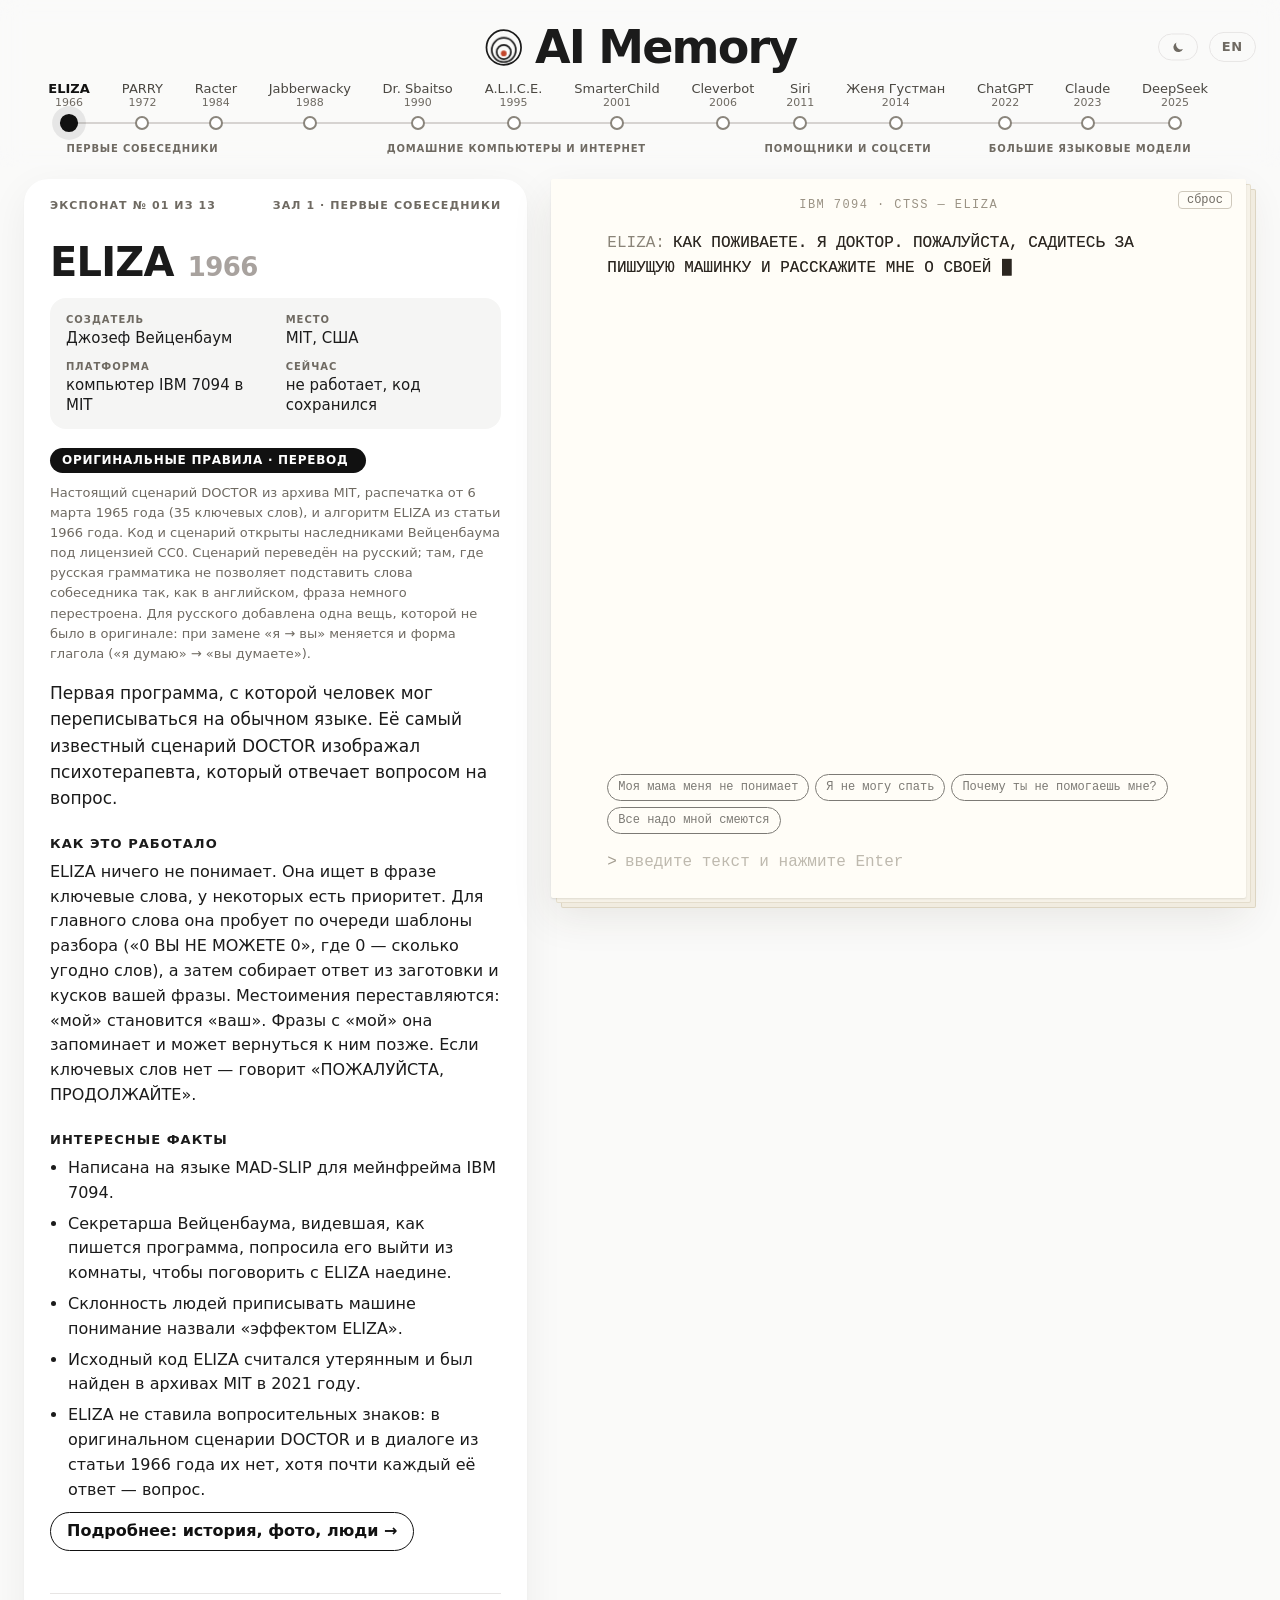
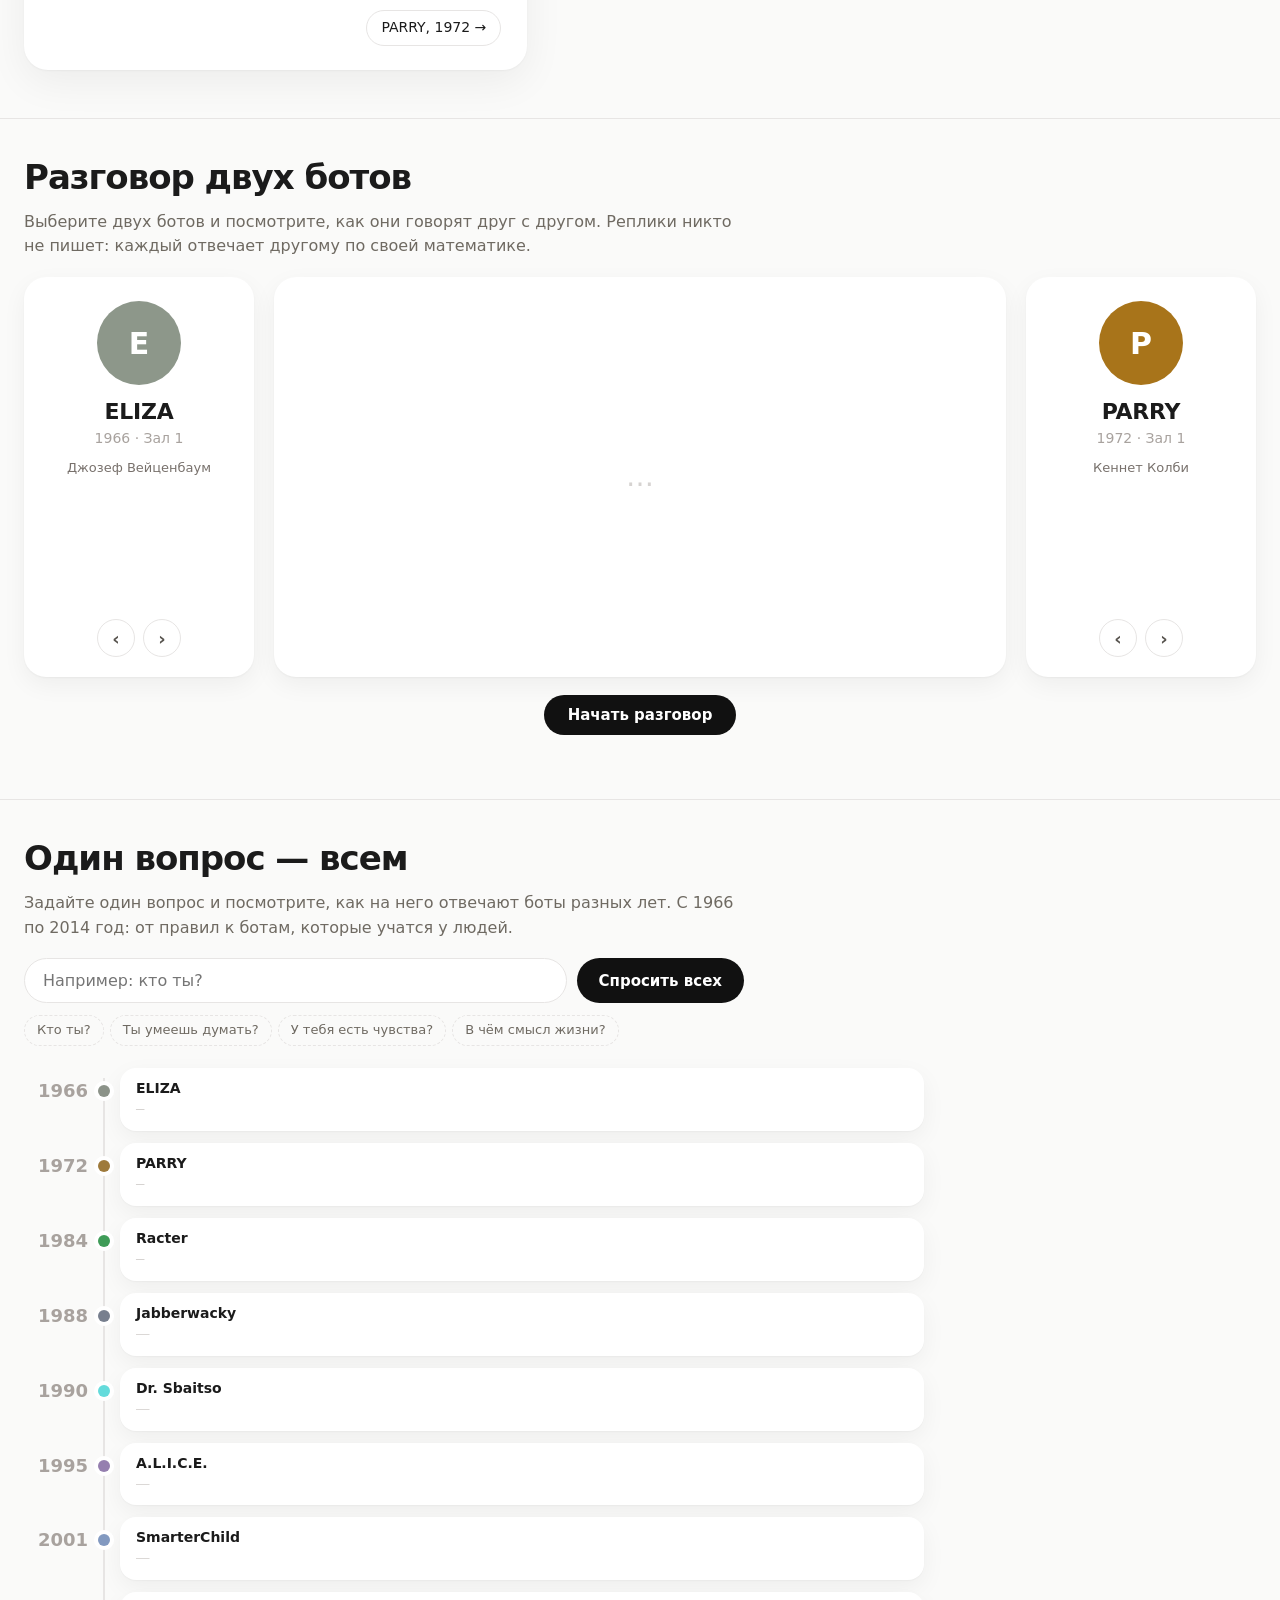
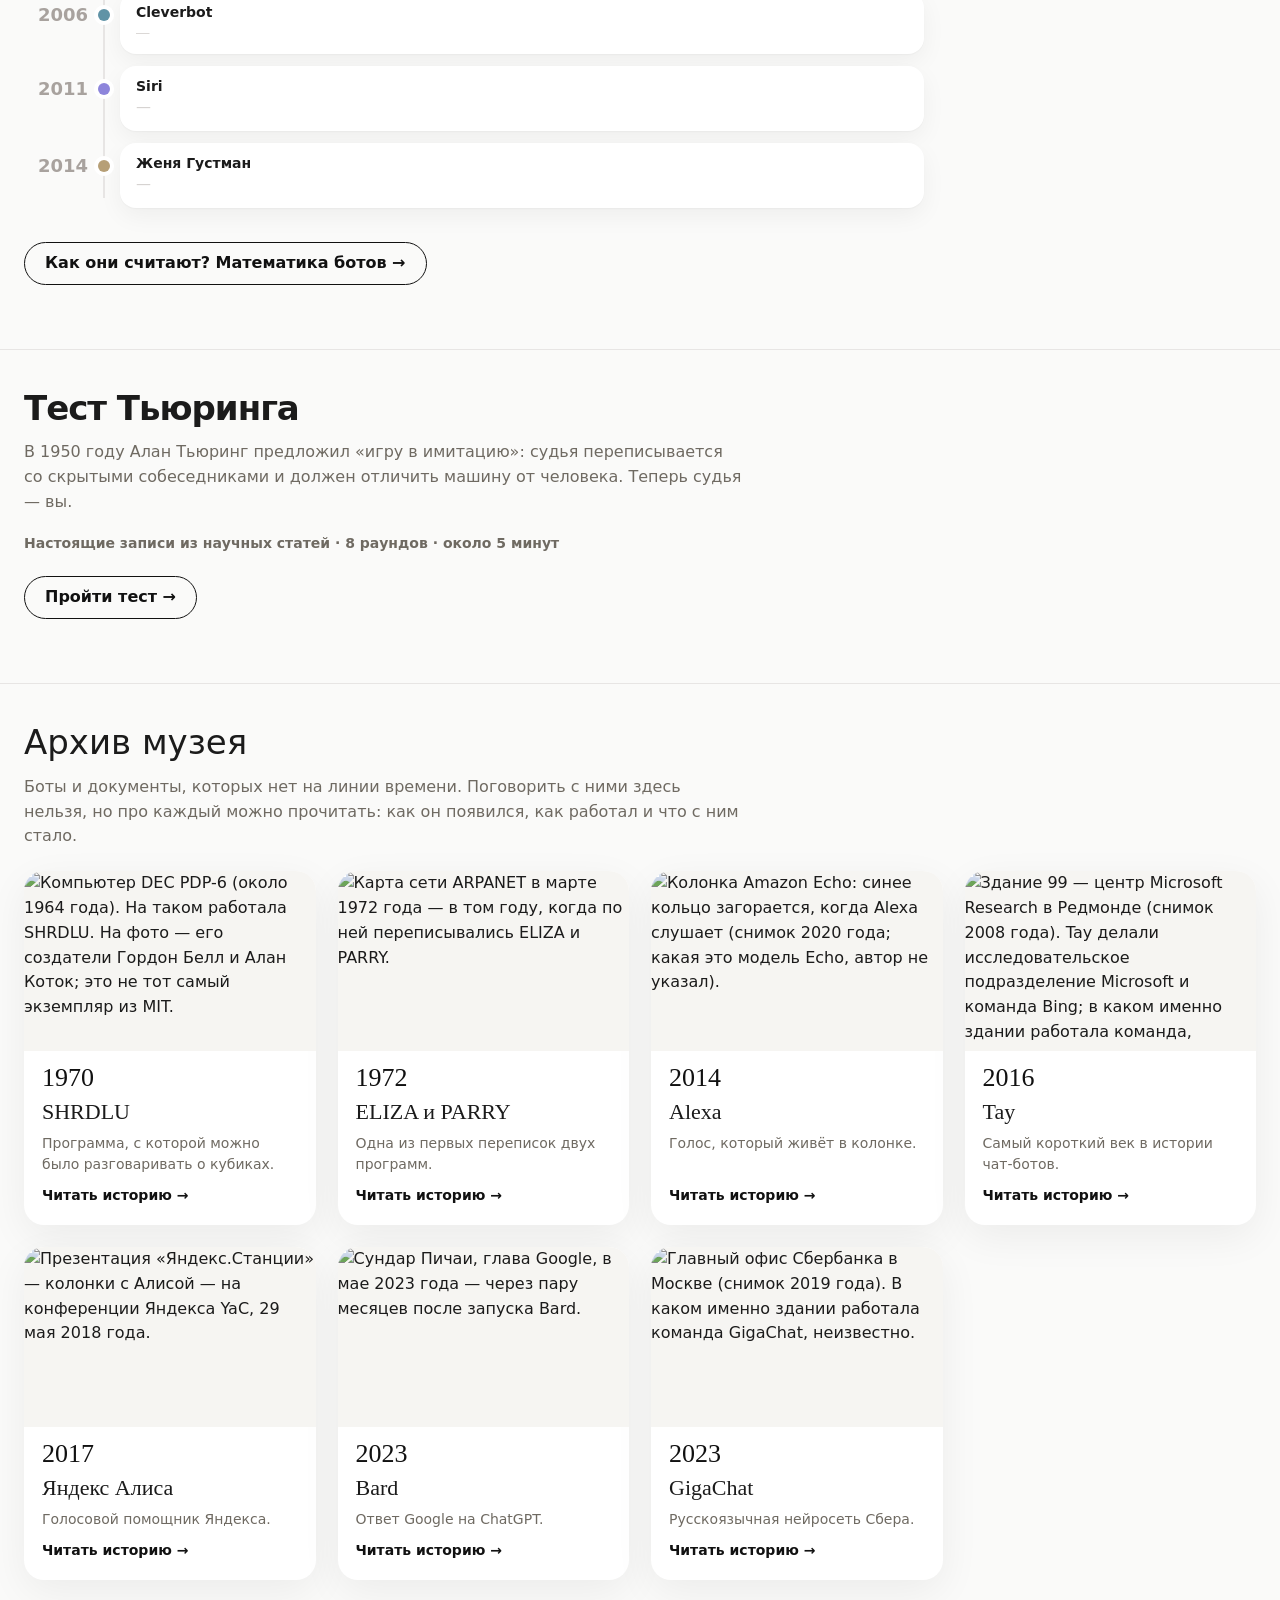
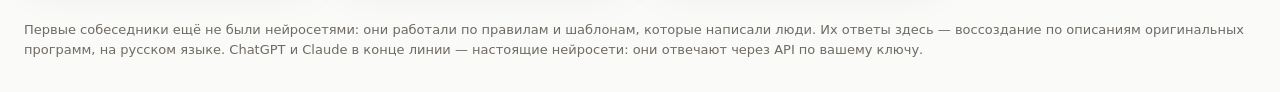
==== commit f6d3a2a6: "Линия лет: убрана надпись «строится…» и пунктирный хвост Co-Authored-By: Claude Opus 5.5 <noreply@an" ====
--- a/index.html
+++ b/index.html
@@ -3,13 +3,15 @@
 <head>
   <meta charset="utf-8">
   <meta name="viewport" content="width=device-width, initial-scale=1">
+  <meta http-equiv="Content-Security-Policy" content="default-src 'self'; script-src 'self' 'sha256-2xfik1AjApnidtZicWJPVfL6fdvAz65zOWcOT8AOR+E=' https://cdn.jsdelivr.net; style-src 'self' 'unsafe-inline' https://fonts.googleapis.com; font-src https://fonts.gstatic.com; img-src 'self' data: https://upload.wikimedia.org; connect-src 'self' https://api.anthropic.com https://api.openai.com https://api.open-meteo.com https://geocoding-api.open-meteo.com https://cdn.jsdelivr.net; object-src 'none'; base-uri 'self'; form-action 'self'">
+  <meta name="referrer" content="strict-origin-when-cross-origin">
   <title>AI Memory</title>
   <link rel="preconnect" href="https://fonts.googleapis.com">
   <link href="https://fonts.googleapis.com/css2?family=Manrope:wght@400;500;700;800&family=PT+Mono&family=PT+Serif:wght@400;700&family=IBM+Plex+Sans:wght@400;500;600&display=swap" rel="stylesheet">
   <link rel="icon" href="icon.svg" type="image/svg+xml">
   <link rel="apple-touch-icon" href="apple-touch-icon.png">
   <script>try{if(localStorage.getItem('museum-theme')==='dark')document.documentElement.dataset.theme='dark'}catch(e){}try{if(!sessionStorage.getItem('museum-logo')){sessionStorage.setItem('museum-logo','1');document.documentElement.classList.add('logo-spin')}}catch(e){}</script>
-  <link rel="stylesheet" href="style.css?v=158">
+  <link rel="stylesheet" href="style.css?v=160">
 </head>
 <body>
   <header class="top" id="top">
@@ -101,64 +103,64 @@
     ChatGPT и Claude в конце линии — настоящие нейросети: они отвечают через API по вашему ключу.
   </footer>
 
-  <script src="bots/util.js?v=158"></script>
-  <script src="bots/eliza.js?v=158"></script>
-  <script src="bots/parry.js?v=158"></script>
-  <script src="bots/racter.js?v=158"></script>
-  <script src="bots/jabberwacky.js?v=158"></script>
-  <script src="bots/sbaitso.js?v=158"></script>
-  <script src="bots/alice.js?v=158"></script>
-  <script src="bots/smarterchild.js?v=158"></script>
-  <script src="bots/cleverbot.js?v=158"></script>
-  <script src="bots/siri.js?v=158"></script>
-  <script src="bots/megahal.js?v=158"></script>
-  <script src="bots/eugene.js?v=158"></script>
-  <script src="bots/chatgpt.js?v=158"></script>
-  <script src="bots/claude.js?v=158"></script>
-  <script src="stories/eliza.js?v=158"></script>
-  <script src="stories/alisa.js?v=158"></script>
-  <script src="stories/bard.js?v=158"></script>
-  <script src="stories/chatgpt.js?v=158"></script>
-  <script src="stories/claude.js?v=158"></script>
-  <script src="stories/deepseek.js?v=158"></script>
-  <script src="stories/cleverbot.js?v=158"></script>
-  <script src="stories/eugene.js?v=158"></script>
-  <script src="stories/siri.js?v=158"></script>
-  <script src="stories/smarterchild.js?v=158"></script>
-  <script src="stories/tay.js?v=158"></script>
-  <script src="stories/alice.js?v=158"></script>
-  <script src="stories/jabberwacky.js?v=158"></script>
-  <script src="stories/parry.js?v=158"></script>
-  <script src="stories/racter.js?v=158"></script>
-  <script src="stories/sbaitso.js?v=158"></script>
-  <script src="stories/shrdlu.js?v=158"></script>
-  <script src="stories/eliza-parry.js?v=158"></script>
-  <script src="stories/alexa.js?v=158"></script>
-  <script src="stories/gigachat.js?v=158"></script>
-  <script src="stories/en/eliza.js?v=158"></script>
-  <script src="stories/en/parry.js?v=158"></script>
-  <script src="stories/en/racter.js?v=158"></script>
-  <script src="stories/en/jabberwacky.js?v=158"></script>
-  <script src="stories/en/sbaitso.js?v=158"></script>
-  <script src="stories/en/alice.js?v=158"></script>
-  <script src="stories/en/smarterchild.js?v=158"></script>
-  <script src="stories/en/cleverbot.js?v=158"></script>
-  <script src="stories/en/siri.js?v=158"></script>
-  <script src="stories/en/eugene.js?v=158"></script>
-  <script src="stories/en/tay.js?v=158"></script>
-  <script src="stories/en/alisa.js?v=158"></script>
-  <script src="stories/en/chatgpt.js?v=158"></script>
-  <script src="stories/en/claude.js?v=158"></script>
-  <script src="stories/en/bard.js?v=158"></script>
-  <script src="stories/en/deepseek.js?v=158"></script>
-  <script src="stories/en/shrdlu.js?v=158"></script>
-  <script src="stories/en/eliza-parry.js?v=158"></script>
-  <script src="stories/en/alexa.js?v=158"></script>
-  <script src="stories/en/gigachat.js?v=158"></script>
-  <script src="bots/archive.js?v=158"></script>
-  <script src="app.js?v=158"></script>
-  <script src="compare.js?v=158"></script>
-  <script src="play.js?v=158"></script>
-  <script src="theme.js?v=158"></script>
+  <script src="bots/util.js?v=160"></script>
+  <script src="bots/eliza.js?v=160"></script>
+  <script src="bots/parry.js?v=160"></script>
+  <script src="bots/racter.js?v=160"></script>
+  <script src="bots/jabberwacky.js?v=160"></script>
+  <script src="bots/sbaitso.js?v=160"></script>
+  <script src="bots/alice.js?v=160"></script>
+  <script src="bots/smarterchild.js?v=160"></script>
+  <script src="bots/cleverbot.js?v=160"></script>
+  <script src="bots/siri.js?v=160"></script>
+  <script src="bots/megahal.js?v=160"></script>
+  <script src="bots/eugene.js?v=160"></script>
+  <script src="bots/chatgpt.js?v=160"></script>
+  <script src="bots/claude.js?v=160"></script>
+  <script src="stories/eliza.js?v=160"></script>
+  <script src="stories/alisa.js?v=160"></script>
+  <script src="stories/bard.js?v=160"></script>
+  <script src="stories/chatgpt.js?v=160"></script>
+  <script src="stories/claude.js?v=160"></script>
+  <script src="stories/deepseek.js?v=160"></script>
+  <script src="stories/cleverbot.js?v=160"></script>
+  <script src="stories/eugene.js?v=160"></script>
+  <script src="stories/siri.js?v=160"></script>
+  <script src="stories/smarterchild.js?v=160"></script>
+  <script src="stories/tay.js?v=160"></script>
+  <script src="stories/alice.js?v=160"></script>
+  <script src="stories/jabberwacky.js?v=160"></script>
+  <script src="stories/parry.js?v=160"></script>
+  <script src="stories/racter.js?v=160"></script>
+  <script src="stories/sbaitso.js?v=160"></script>
+  <script src="stories/shrdlu.js?v=160"></script>
+  <script src="stories/eliza-parry.js?v=160"></script>
+  <script src="stories/alexa.js?v=160"></script>
+  <script src="stories/gigachat.js?v=160"></script>
+  <script src="stories/en/eliza.js?v=160"></script>
+  <script src="stories/en/parry.js?v=160"></script>
+  <script src="stories/en/racter.js?v=160"></script>
+  <script src="stories/en/jabberwacky.js?v=160"></script>
+  <script src="stories/en/sbaitso.js?v=160"></script>
+  <script src="stories/en/alice.js?v=160"></script>
+  <script src="stories/en/smarterchild.js?v=160"></script>
+  <script src="stories/en/cleverbot.js?v=160"></script>
+  <script src="stories/en/siri.js?v=160"></script>
+  <script src="stories/en/eugene.js?v=160"></script>
+  <script src="stories/en/tay.js?v=160"></script>
+  <script src="stories/en/alisa.js?v=160"></script>
+  <script src="stories/en/chatgpt.js?v=160"></script>
+  <script src="stories/en/claude.js?v=160"></script>
+  <script src="stories/en/bard.js?v=160"></script>
+  <script src="stories/en/deepseek.js?v=160"></script>
+  <script src="stories/en/shrdlu.js?v=160"></script>
+  <script src="stories/en/eliza-parry.js?v=160"></script>
+  <script src="stories/en/alexa.js?v=160"></script>
+  <script src="stories/en/gigachat.js?v=160"></script>
+  <script src="bots/archive.js?v=160"></script>
+  <script src="app.js?v=160"></script>
+  <script src="compare.js?v=160"></script>
+  <script src="play.js?v=160"></script>
+  <script src="theme.js?v=160"></script>
 </body>
 </html>
--- a/style.css
+++ b/style.css
@@ -81,8 +81,6 @@
   transition: transform 0.15s, background 0.15s;
 }
 
-.mark.swap .dot { left: -9px; top: -9px; width: 18px; height: 18px; background: #fff; border: 2px solid var(--accent); box-shadow: 0 0 0 3px #fff, 0 0 0 4px var(--accent); }
-
 .mark .lbl {
   position: absolute;
   bottom: 13px;
@@ -102,11 +100,9 @@
 
 .mark:hover .dot { transform: scale(1.25); }
 .mark.active .dot { background: var(--accent); border-color: var(--accent); transform: scale(1.3); box-shadow: 0 0 0 6px rgba(214, 51, 59, 0.14); }
-.mark.swap.active .dot { box-shadow: 0 0 0 3px #fff, 0 0 0 4px var(--accent), 0 0 0 9px rgba(214, 51, 59, 0.14); }
 .mark.active .lbl b { color: var(--accent); }
 
 .era { position: absolute; transform: translateX(-50%); white-space: nowrap; font-size: 10px; font-weight: 600; letter-spacing: 0.08em; text-transform: uppercase; color: var(--muted); }
-.track .soon { position: absolute; transform: translateY(-50%); font-size: 11px; font-style: italic; color: var(--muted); white-space: nowrap; }
 
 
 .exhibit {
@@ -129,7 +125,6 @@
 
 .card .year { font-family: var(--serif); font-size: 52px; line-height: 1; color: var(--accent); }
 .card h2 { font-family: var(--serif); font-weight: 400; font-size: 32px; margin: 6px 0 2px; padding-bottom: 4px; border-bottom: 1px solid var(--accent); }
-.card .who { color: var(--muted); font-size: 14px; margin-bottom: 14px; }
 .card .origin {
   display: inline-block;
   font-size: 12px;
@@ -472,7 +467,6 @@
 .shelf-item { border: 0; border-radius: 20px; overflow: hidden; box-shadow: 0 12px 40px rgba(0,0,0,.06); }
 .shelf-year { color: #111; }
 .mark.active .dot { box-shadow: 0 0 0 6px rgba(0, 0, 0, 0.08); }
-.mark.swap.active .dot { box-shadow: 0 0 0 3px #fafaf9, 0 0 0 4px #111, 0 0 0 9px rgba(0, 0, 0, 0.08); }
 
 /* Терминалы по эпохам */
 
@@ -614,7 +608,7 @@
 #term.t-claude .msg.user { background: #ece8dc; border-radius: 14px; }
 #term.t-claude .composer { background: #fff; border: 1px solid #e4dfd2; border-radius: 18px; }
 
-/* DeepSeek */
+/* Архив: на линии с темой t-archive сейчас только DeepSeek */
 #term.t-archive { background: #fff; }
 #term.t-archive .term-bar { border-bottom: 0; }
 #term.t-archive .msg.bot .who, #term.t-archive .msg.sys .who { display: none; }
@@ -712,9 +706,7 @@
 .chat-head { display: none; }
 @media (max-width: 900px) {
   .chat-head { display: flex; align-items: baseline; gap: 8px; margin: 0 0 8px; font-size: 15px; }
-  .chat-head b { font-size: 20px; font-weight: 800; letter-spacing: -0.02em; }
   .chat-head span { color: var(--muted); }
-  .chat-head a { margin-left: auto; color: var(--muted); font-size: 13px; text-decoration: none; border: 1px solid var(--line); border-radius: 999px; padding: 2px 10px; }
   .card .titlerow h2 { font-size: 32px; }
   .card .titlerow .year { font-size: 22px; }
 }
@@ -742,7 +734,6 @@
 .hall-1 .cmp-text { font-family: Verdana, Tahoma, sans-serif; font-size: 13.5px; }
 .cmp-text:empty::before { content: '—'; color: #d6d3d1; }
 .cmp-wait { color: #a8a29e; }
-.cmp-note { color: #a8a29e; font-size: 13px !important; font-family: var(--sans) !important; text-transform: none !important; }
 @media (max-width: 900px) { .compare { padding: 24px 16px 32px; } .compare h2 { font-size: 28px; } }
 @media (max-width: 600px) {
   .cmp-row { grid-template-columns: 44px 24px minmax(0, 1fr); }
@@ -781,7 +772,7 @@
 .nr-out.no { color: #8a4b3a; }
 .mathlink { display: inline-block; margin-top: 22px; font-weight: 700; color: #111; text-decoration: none; border: 1px solid #111; border-radius: 999px; padding: 8px 20px; } .mathlink:hover { background: #111; color: #fff; }
 
-/* Разговор двух ботов и «Угадай бота» */
+/* Разговор двух ботов и тест Тьюринга */
 .play { max-width: 1400px; margin: 24px auto 0; padding: 32px 24px 40px; border-top: 1px solid var(--line); }
 .play h2 { font-size: 34px; font-weight: 800; letter-spacing: -0.03em; margin: 0 0 6px; font-family: var(--sans); }
 .duel-stage { display: grid; grid-template-columns: 230px minmax(0, 1fr) 230px; gap: 20px; align-items: stretch; }
@@ -876,7 +867,7 @@
 html[data-theme="dark"] { color-scheme: dark; --bg: #131211; --band: #1a1917; --panel: #1d1c1a; --line: #2f2d2a; --text: #ebe8e3; --muted: #a29d95; --accent: #f1eee9; }
 html[data-theme="dark"] body { background: #131211; color: var(--text); }
 html[data-theme="dark"] .top { background: rgba(19, 18, 17, .92); }
-html[data-theme="dark"] .mark .dot, html[data-theme="dark"] .mark.swap .dot { background: #131211; }
+html[data-theme="dark"] .mark .dot { background: #131211; }
 html[data-theme="dark"] .mark.active .dot { background: var(--accent); }
 html[data-theme="dark"] .card, html[data-theme="dark"] .cmp, html[data-theme="dark"] .duel-side, html[data-theme="dark"] .duel-log,
 html[data-theme="dark"] .tt-intro, html[data-theme="dark"] .tt-chat, html[data-theme="dark"] .tt-end, html[data-theme="dark"] .neuron,
@@ -885,7 +876,7 @@
 html[data-theme="dark"] .duel-msg { background: #282624; color: var(--text); }
 html[data-theme="dark"] .duel-msg { background: color-mix(in srgb, var(--dim) 22%, #232120); }
 html[data-theme="dark"] .duel-msg span, html[data-theme="dark"] .cmp-text, html[data-theme="dark"] .tt-e, html[data-theme="dark"] .tt-intro p,
-html[data-theme="dark"] .tt-result, html[data-theme="dark"] .tt-ask, html[data-theme="dark"] .guess-ch { color: var(--text); }
+html[data-theme="dark"] .tt-result, html[data-theme="dark"] .tt-ask { color: var(--text); }
 html[data-theme="dark"] .tt-j { background: #efece7; color: #1c1917; }
 html[data-theme="dark"] .compare-form input, html[data-theme="dark"] .mathpage textarea, html[data-theme="dark"] .tt-pick,
 html[data-theme="dark"] .duel-arrows button, html[data-theme="dark"] .mk-buttons button { background: #1d1c1a; color: var(--text); border-color: #3a3835; }
@@ -950,9 +941,6 @@
   .chat.show-info .term { display: none; }
   .chat.show-info .term-info { display: block; }
   .term-info { height: 46vh; height: 46dvh; min-height: 340px; box-sizing: border-box; overflow-y: auto; background: var(--panel); color: var(--text); border-radius: 20px; box-shadow: 0 1px 2px rgba(0,0,0,.04), 0 8px 24px rgba(0,0,0,.06); padding: 20px; font: 14px/1.5 var(--sans); }
-  .term-info .plaque { display: grid; grid-template-columns: 1fr 1fr; gap: 12px 14px; margin: 0 0 16px; }
-  .term-info dt { font-size: 10px; font-weight: 700; letter-spacing: .1em; text-transform: uppercase; color: #9a958d; }
-  .term-info dd { margin: 2px 0 0; font-weight: 600; }
   .term-info p { margin: 0 0 12px; color: #4a4741; }
   .term-info h4 { font-size: 11px; letter-spacing: .1em; text-transform: uppercase; color: #9a958d; margin: 14px 0 6px; }
   .term-info .info-more { margin-top: 4px; border: 0; background: #141312; color: #fff; border-radius: 999px; padding: 10px 18px; font: 700 14px var(--sans); cursor: pointer; }
@@ -986,7 +974,6 @@
   .chat-head .ch-kicker { display: block; font-size: 11px; font-weight: 800; letter-spacing: .08em; text-transform: uppercase; color: #b5482f; white-space: nowrap; overflow: hidden; }
   .chat-head .ch-name { font-family: 'Manrope', system-ui, sans-serif; font-size: 52px; font-weight: 800; letter-spacing: -.05em; line-height: .95; margin: 6px 0 6px; color: var(--text); white-space: nowrap; }
   .chat-head .ch-year { font-size: 24px; font-weight: 700; letter-spacing: 0; color: var(--muted); white-space: nowrap; }
-  .chat-head .ch-lead { margin: 0 0 14px; color: var(--muted); font-size: 14px; line-height: 1.45; }
   .chat-head .seg { display: flex; gap: 8px; margin: 0; background: none; padding: 0; }
   .chat-head .seg button { border: 1px solid var(--text); color: var(--text); padding: 8px 16px; box-shadow: none; }
   .chat-head .seg button.on { background: var(--text); color: var(--bg); box-shadow: none; }
